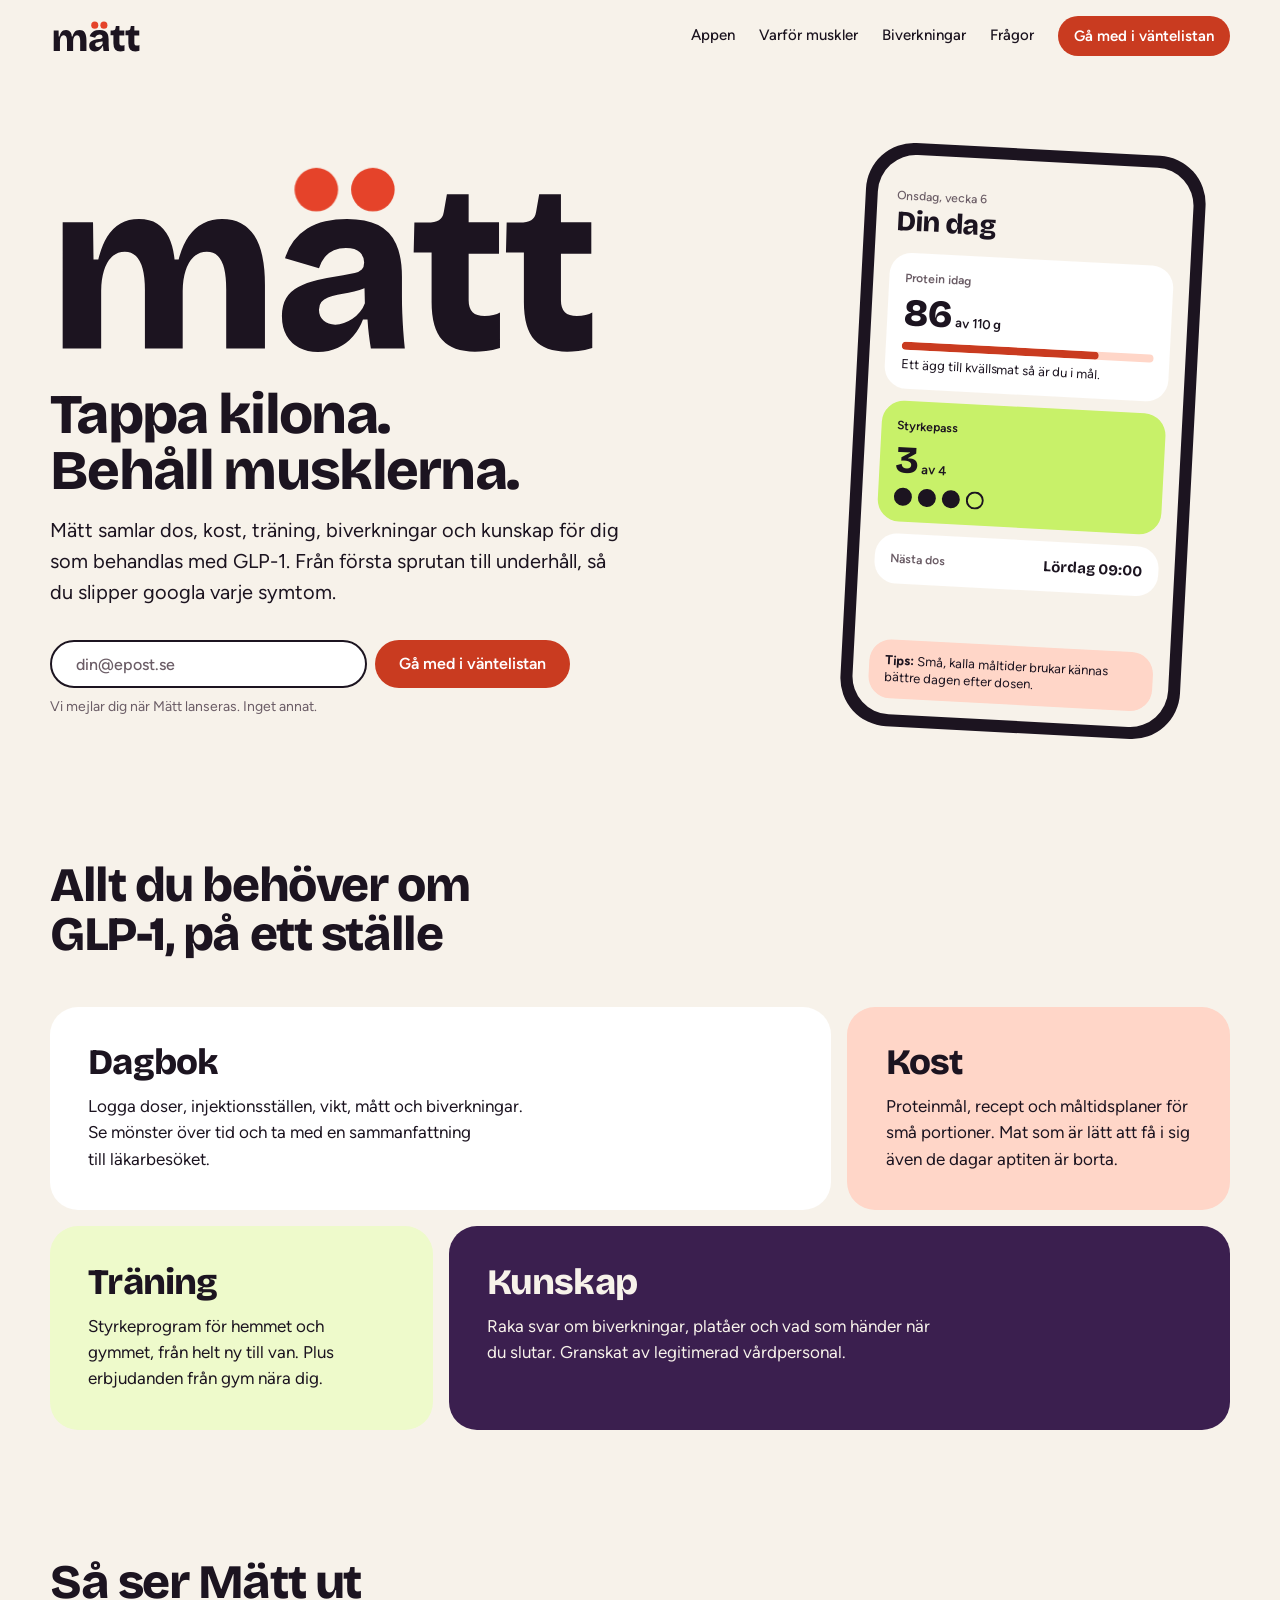
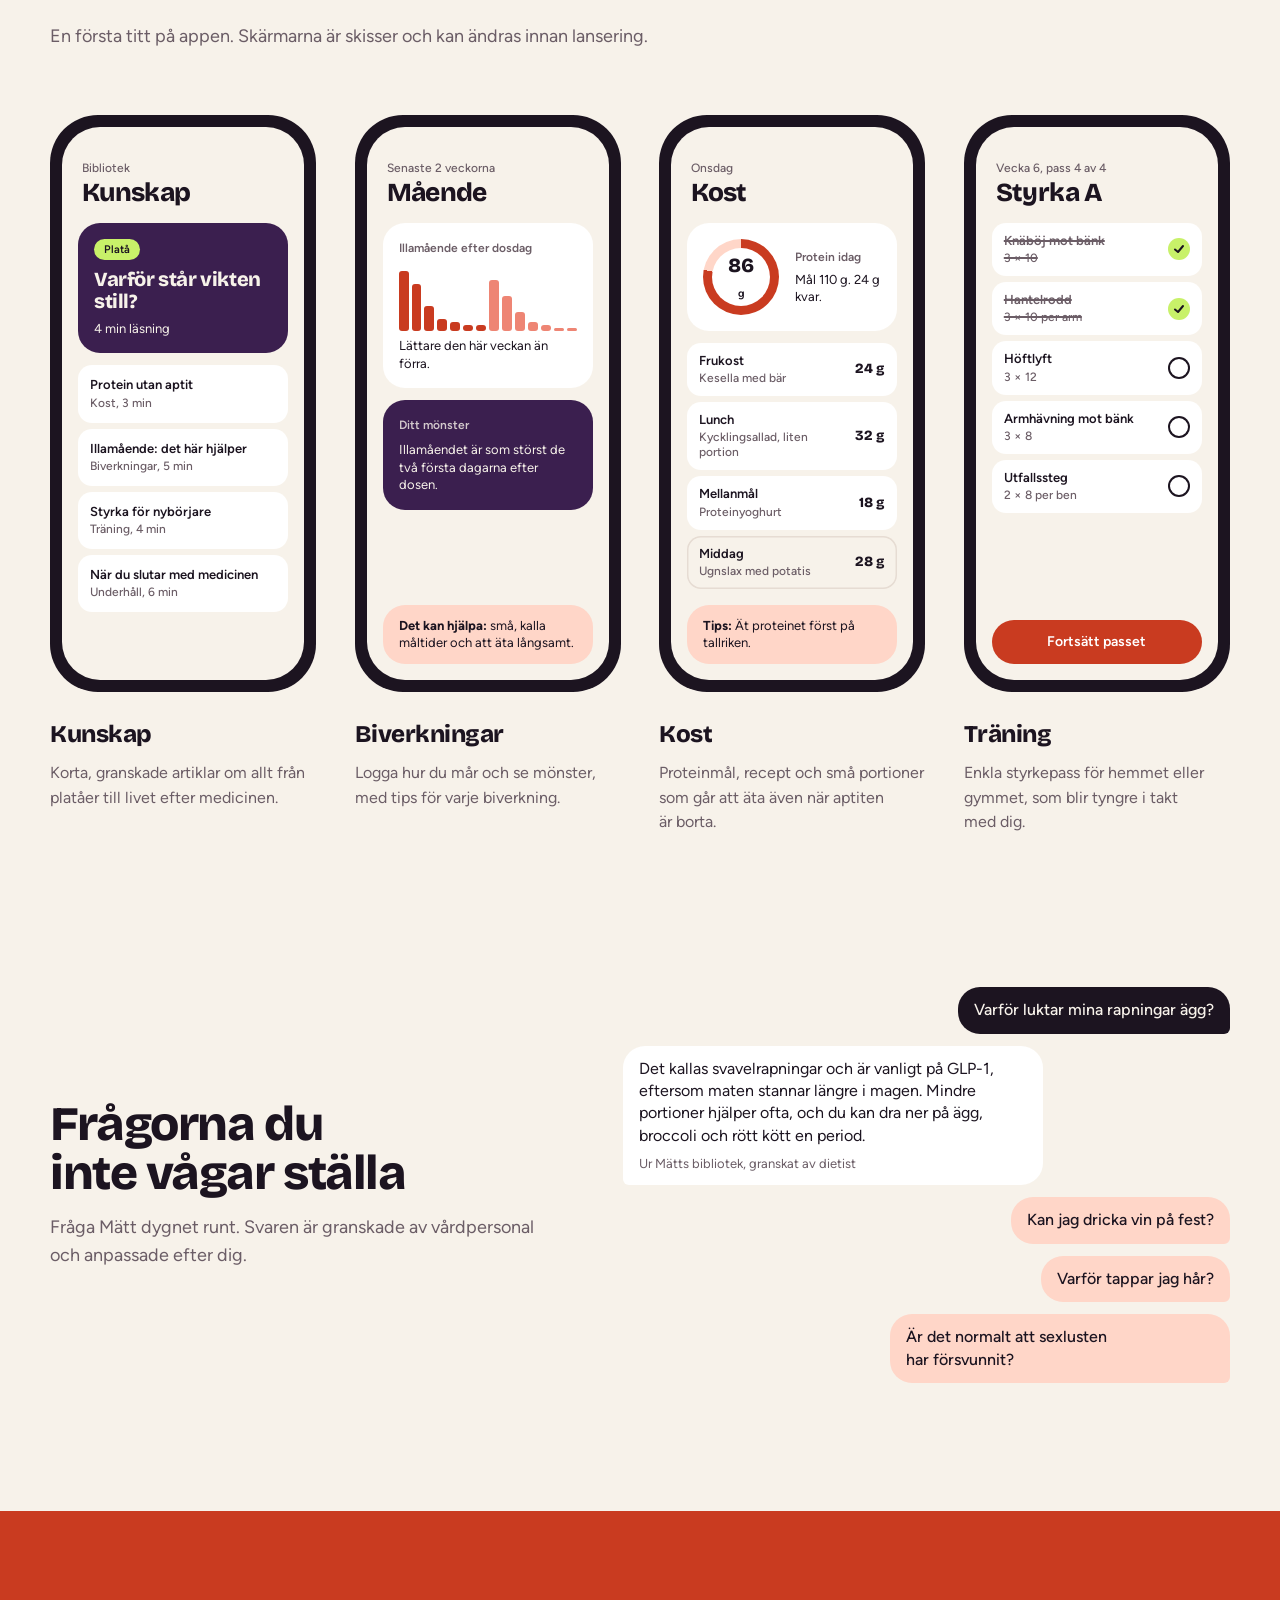
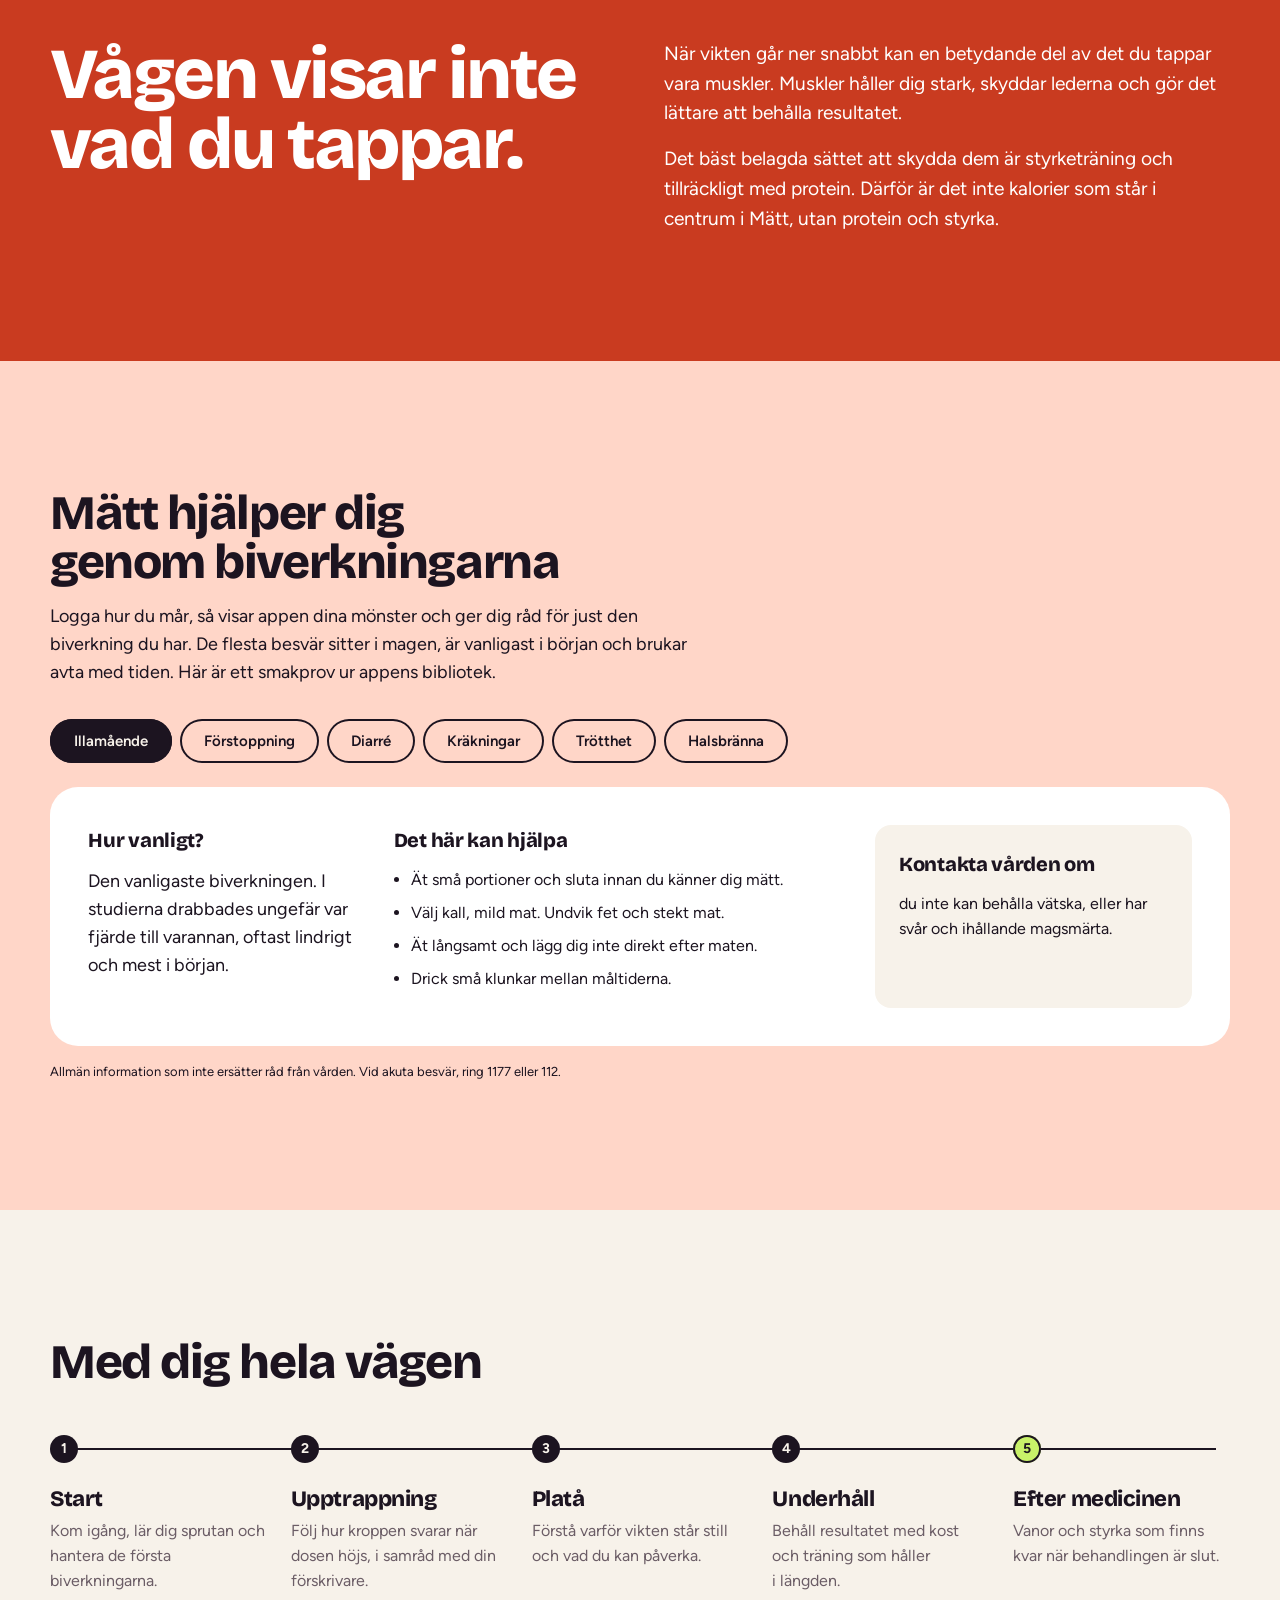
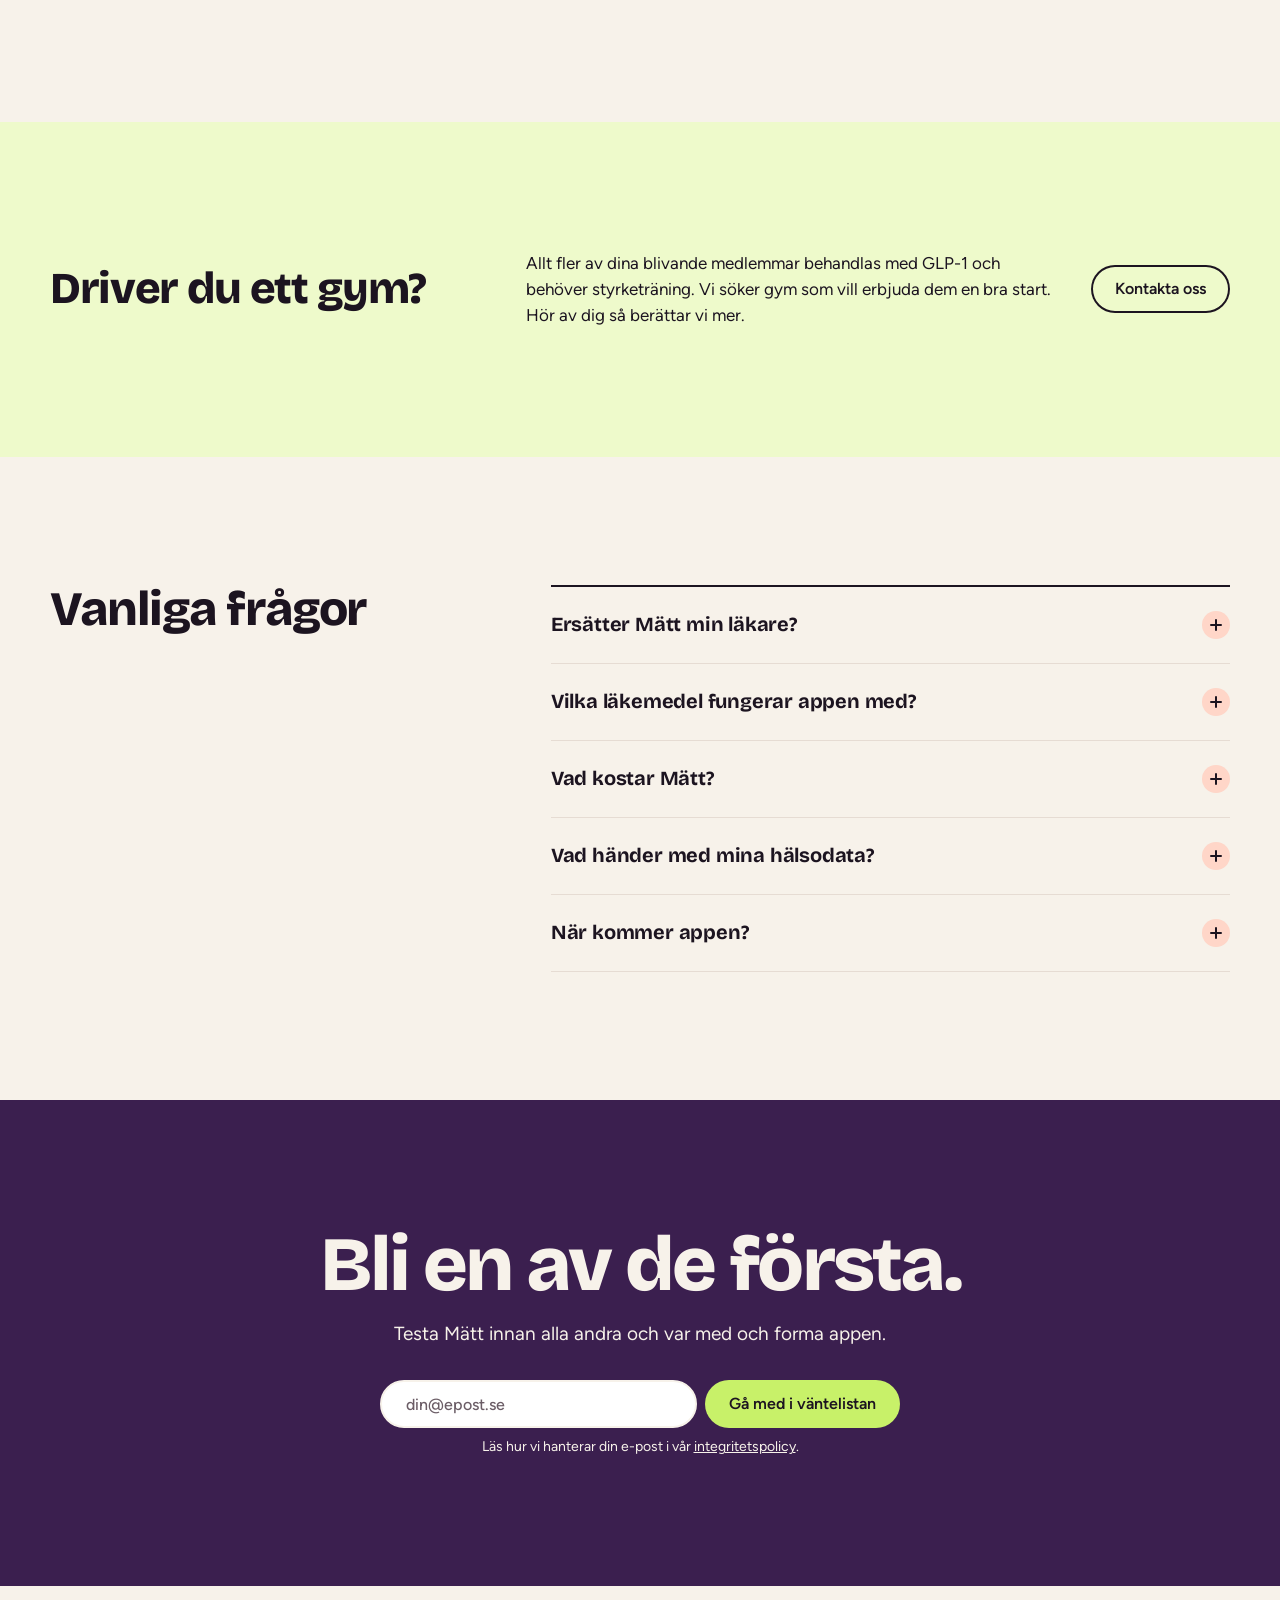
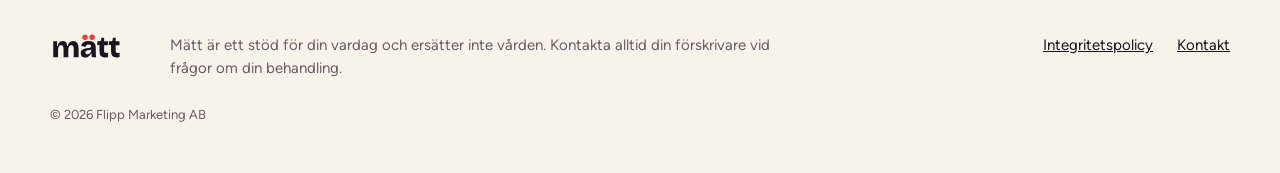
==== index.html @ fc083dfb "Publicera fixen för telefonen i toppen Co-Authored-By: Claude Opus 5.5 <noreply@anthropic.com> Claud" ====
<!doctype html>
<html lang="sv">
<head>
<meta charset="utf-8">
<meta name="viewport" content="width=device-width, initial-scale=1">
<title>Mätt – din GLP-1-dagbok</title>
<meta name="description" content="Mätt samlar dos, kost, träning och kunskap för dig som behandlas med GLP-1. På svenska, för hela resan. Gå med i väntelistan.">
<meta name="theme-color" content="#f7f2ea">
<meta property="og:title" content="Mätt – din GLP-1-dagbok">
<meta property="og:description" content="Tappa kilona. Behåll musklerna. Dagbok, kost och träning för dig som behandlas med GLP-1.">
<meta property="og:type" content="website">
<meta property="og:locale" content="sv_SE">
<meta property="og:url" content="https://matt-appen.github.io/">
<meta property="og:site_name" content="Mätt">
<meta property="og:image" content="https://matt-appen.github.io/assets/delning-v2.png">
<meta property="og:image:width" content="1200">
<meta property="og:image:height" content="630">
<meta property="og:image:alt" content="Mätt – Tappa kilona. Behåll musklerna.">
<meta name="twitter:card" content="summary_large_image">
<link rel="canonical" href="https://matt-appen.github.io/">
<link rel="icon" href="assets/logo/matt-appikon.svg" type="image/svg+xml">
<link rel="preload" href="assets/fonts/BricolageGrotesque-800.woff2" as="font" type="font/woff2" crossorigin>
<link rel="stylesheet" href="styles.css?v=9">
</head>
<body>
<a class="hoppa" href="#innehall">Hoppa till innehållet</a>

<header class="topp">
  <div class="ram topp-rad">
    <a href="./" class="topp-logo" aria-label="Mätt, till startsidan"><img src="assets/logo/matt-ordmarke.svg" alt="" width="92" height="31"></a>
    <nav aria-label="Huvudmeny">
      <ul class="meny">
        <li><a href="#appen">Appen</a></li>
        <li><a href="#muskler">Varför muskler</a></li>
        <li><a href="#biverkningar">Biverkningar</a></li>
        <li><a href="#fragor">Frågor</a></li>
      </ul>
    </nav>
    <a class="knapp knapp-primar knapp-liten" href="#vantelista">Gå med i väntelistan</a>
  </div>
</header>

<main id="innehall">

  <section class="hjalte" aria-labelledby="hjalte-rubrik">
    <div class="ram hjalte-rad">
      <div class="hjalte-text">
        <div class="jatteord" aria-hidden="true"><svg xmlns="http://www.w3.org/2000/svg" class="jatteord-svg" focusable="false" viewBox="-16 -16 2342 801"><g transform="translate(0 756) scale(1 -1)" class="jatteord-bokstaver"><path transform="translate(0 0)" d="M62 0V341V528H189L191 373H211Q225 430 248.0 467.5Q271 505 304.0 523.5Q337 542 381 542Q427 542 457.5 522.5Q488 503 506.0 465.5Q524 428 530 373H547Q563 432 589.0 469.5Q615 507 651.0 524.5Q687 542 729 542Q774 542 807.5 524.5Q841 507 863.5 472.5Q886 438 897.0 386.5Q908 335 908 267V0H746V247Q746 300 737.5 335.0Q729 370 711.0 387.5Q693 405 665 405Q633 405 610.5 384.0Q588 363 576.0 325.5Q564 288 564 241V0H406V244Q406 299 396.5 334.0Q387 369 368.5 387.0Q350 405 322 405Q290 405 268.0 384.0Q246 363 234.5 325.5Q223 288 223 241V0Z"/><path transform="translate(943.0 0)" d="M186 -14Q142 -14 108.0 3.5Q74 21 55.0 54.5Q36 88 36 136Q36 181 53.5 210.5Q71 240 104.5 257.5Q138 275 185.0 286.5Q232 298 292 307Q321 312 340.5 316.5Q360 321 370.0 331.0Q380 341 380 360Q380 385 362.0 403.0Q344 421 304 421Q276 421 253.5 411.0Q231 401 215.0 382.0Q199 363 191 336L49 378Q62 420 85.5 451.0Q109 482 142.0 502.5Q175 523 217.5 532.5Q260 542 308 542Q388 542 438.5 516.5Q489 491 513.5 437.5Q538 384 538 300V219Q538 183 539.5 146.5Q541 110 543.5 73.5Q546 37 550 0H408Q404 23 400.0 55.5Q396 88 394 122H375Q361 84 334.5 52.5Q308 21 270.5 3.5Q233 -14 186 -14ZM259 100Q277 100 295.5 106.5Q314 113 331.0 124.5Q348 136 362.0 153.0Q376 170 383 190L381 269L403 264Q384 252 361.0 245.0Q338 238 314.5 234.0Q291 230 268.5 225.5Q246 221 228.5 214.0Q211 207 201.0 195.0Q191 183 191 162Q191 134 210.0 117.0Q229 100 259 100Z"/><path transform="translate(1518.0 0)" d="M268 -13Q175 -13 131.0 36.5Q87 86 87 195V402H12L15 527H69Q101 528 117.5 537.0Q134 546 138 571L151 645H242V528H369V397H242V202Q242 168 258.5 152.0Q275 136 309 136Q328 136 345.0 140.0Q362 144 373 151V2Q341 -8 314.5 -10.5Q288 -13 268 -13Z"/><path transform="translate(1904.0 0)" d="M268 -13Q175 -13 131.0 36.5Q87 86 87 195V402H12L15 527H69Q101 528 117.5 537.0Q134 546 138 571L151 645H242V528H369V397H242V202Q242 168 258.5 152.0Q275 136 309 136Q328 136 345.0 140.0Q362 144 373 151V2Q341 -8 314.5 -10.5Q288 -13 268 -13Z"/></g><circle cx="1122.9" cy="91.1" r="91.1" class="prick prick-1"/><circle cx="1359.4" cy="91.1" r="91.1" class="prick prick-2"/></svg></div>
        <h1 id="hjalte-rubrik">Tappa kilona. Behåll musklerna.</h1>
        <p class="ingress">Mätt samlar dos, kost, träning, biverkningar och kunskap för dig som behandlas med GLP-1. Från första sprutan till underhåll, så du slipper googla varje symtom.</p>
        <form class="vantelista-form" data-vantelista novalidate>
          <label for="epost-1" class="dold">E-postadress</label>
          <input id="epost-1" name="email" type="email" autocomplete="email" placeholder="din@epost.se" required>
          <button class="knapp knapp-primar" type="submit">Gå med i väntelistan</button>
          <p class="form-hjalp">Vi mejlar dig när Mätt lanseras. Inget annat.</p>
          <p class="form-svar" role="status" aria-live="polite"></p>
        </form>
      </div>

      <div class="telefon" aria-label="Exempel på hur appen ser ut" role="img">
        <div class="telefon-skarm" aria-hidden="true">
          <div class="app-topp">
            <span class="app-dag">Onsdag, vecka 6</span>
            <span class="app-rubrik">Din dag</span>
          </div>
          <div class="app-kort">
            <span class="app-over">Protein idag</span>
            <span class="app-tal">86<small>av 110 g</small></span>
            <span class="app-bar"><i></i></span>
            <span class="app-rad">Ett ägg till kvällsmat så är du i mål.</span>
          </div>
          <div class="app-kort app-kort-lime">
            <span class="app-over">Styrkepass</span>
            <span class="app-tal">3<small>av 4</small></span>
            <span class="app-prickar"><b></b><b></b><b></b><b class="tom"></b></span>
          </div>
          <div class="app-kort app-kort-litet">
            <span class="app-over">Nästa dos</span>
            <span class="app-dos">Lördag 09:00</span>
          </div>
          <div class="app-tips"><b>Tips:</b> Små, kalla måltider brukar kännas bättre dagen efter dosen.</div>
        </div>
      </div>
    </div>
  </section>

  <section class="delar" id="appen" aria-labelledby="delar-rubrik">
    <div class="ram">
      <h2 id="delar-rubrik" class="avsnitt-rubrik">Allt du behöver om GLP-1, på ett ställe</h2>
      <div class="delar-rutnat">
        <article class="del del-dagbok">
          <h3>Dagbok</h3>
          <p>Logga doser, injektionsställen, vikt, mått och biverkningar. Se mönster över tid och ta med en sammanfattning till läkarbesöket.</p>
        </article>
        <article class="del del-kost">
          <h3>Kost</h3>
          <p>Proteinmål, recept och måltidsplaner för små portioner. Mat som är lätt att få i sig även de dagar aptiten är borta.</p>
        </article>
        <article class="del del-traning">
          <h3>Träning</h3>
          <p>Styrkeprogram för hemmet och gymmet, från helt ny till van. Plus erbjudanden från gym nära dig.</p>
        </article>
        <article class="del del-kunskap">
          <h3>Kunskap</h3>
          <p>Raka svar om biverkningar, platåer och vad som händer när du slutar. Granskat av legitimerad vårdpersonal.</p>
        </article>
      </div>
    </div>
  </section>

  <section class="skarmar" aria-labelledby="skarmar-rubrik">
    <div class="ram">
      <h2 id="skarmar-rubrik" class="avsnitt-rubrik">Så ser Mätt ut</h2>
      <p class="avsnitt-ingress">En första titt på appen. Skärmarna är skisser och kan ändras innan lansering.</p>
    </div>
    <div class="skarmar-rad" tabindex="0" aria-label="Skisser av appens skärmar, scrolla i sidled">

      <figure class="skarm">
        <div class="telefon telefon-rak" aria-hidden="true">
          <div class="telefon-skarm">
            <div class="app-topp"><span class="app-dag">Bibliotek</span><span class="app-rubrik">Kunskap</span></div>
            <div class="app-kort app-kort-plommon app-artikel-stor">
              <span class="app-etikett">Platå</span>
              <span class="app-artikel-rubrik">Varför står vikten still?</span>
              <span class="app-rad">4 min läsning</span>
            </div>
            <ul class="app-lista app-artiklar">
              <li><span>Protein utan aptit<small>Kost, 3 min</small></span></li>
              <li><span>Illamående: det här hjälper<small>Biverkningar, 5 min</small></span></li>
              <li><span>Styrka för nybörjare<small>Träning, 4 min</small></span></li>
              <li><span>När du slutar med medicinen<small>Underhåll, 6 min</small></span></li>
            </ul>
          </div>
        </div>
        <figcaption><h3>Kunskap</h3><p>Korta, granskade artiklar om allt från platåer till livet efter medicinen.</p></figcaption>
      </figure>

      <figure class="skarm">
        <div class="telefon telefon-rak" aria-hidden="true">
          <div class="telefon-skarm">
            <div class="app-topp"><span class="app-dag">Senaste 2 veckorna</span><span class="app-rubrik">Mående</span></div>
            <div class="app-kort">
              <span class="app-over">Illamående efter dosdag</span>
              <span class="app-staplar">
                <i style="--h:90"></i><i style="--h:70"></i><i style="--h:35"></i><i style="--h:15"></i><i style="--h:10"></i><i style="--h:5"></i><i style="--h:5"></i>
                <i style="--h:75"></i><i style="--h:50"></i><i style="--h:25"></i><i style="--h:10"></i><i style="--h:5"></i><i style="--h:0"></i><i style="--h:0"></i>
              </span>
              <span class="app-rad">Lättare den här veckan än förra.</span>
            </div>
            <div class="app-kort app-kort-plommon">
              <span class="app-over">Ditt mönster</span>
              <span class="app-rad">Illamåendet är som störst de två första dagarna efter dosen.</span>
            </div>
            <div class="app-tips"><b>Det kan hjälpa:</b> små, kalla måltider och att äta långsamt.</div>
          </div>
        </div>
        <figcaption><h3>Biverkningar</h3><p>Logga hur du mår och se mönster, med tips för varje biverkning.</p></figcaption>
      </figure>

      <figure class="skarm">
        <div class="telefon telefon-rak" aria-hidden="true">
          <div class="telefon-skarm">
            <div class="app-topp"><span class="app-dag">Onsdag</span><span class="app-rubrik">Kost</span></div>
            <div class="app-kort app-ring-kort">
              <span class="ring" style="--andel: 78"><span class="ring-tal">86<small>g</small></span></span>
              <span class="app-ring-text"><span class="app-over">Protein idag</span><span class="app-rad">Mål 110 g. 24 g kvar.</span></span>
            </div>
            <ul class="app-lista">
              <li><span>Frukost<small>Kesella med bär</small></span><b>24 g</b></li>
              <li><span>Lunch<small>Kycklingsallad, liten portion</small></span><b>32 g</b></li>
              <li><span>Mellanmål<small>Proteinyoghurt</small></span><b>18 g</b></li>
              <li class="planerad"><span>Middag<small>Ugnslax med potatis</small></span><b>28 g</b></li>
            </ul>
            <div class="app-tips"><b>Tips:</b> Ät proteinet först på tallriken.</div>
          </div>
        </div>
        <figcaption><h3>Kost</h3><p>Proteinmål, recept och små portioner som går att äta även när aptiten är borta.</p></figcaption>
      </figure>

      <figure class="skarm">
        <div class="telefon telefon-rak" aria-hidden="true">
          <div class="telefon-skarm">
            <div class="app-topp"><span class="app-dag">Vecka 6, pass 4 av 4</span><span class="app-rubrik">Styrka A</span></div>
            <ul class="app-lista app-ovningar">
              <li class="klar"><span>Knäböj mot bänk<small>3 × 10</small></span><i></i></li>
              <li class="klar"><span>Hantelrodd<small>3 × 10 per arm</small></span><i></i></li>
              <li><span>Höftlyft<small>3 × 12</small></span><i></i></li>
              <li><span>Armhävning mot bänk<small>3 × 8</small></span><i></i></li>
              <li><span>Utfallssteg<small>2 × 8 per ben</small></span><i></i></li>
            </ul>
            <span class="app-knapp">Fortsätt passet</span>
          </div>
        </div>
        <figcaption><h3>Träning</h3><p>Enkla styrkepass för hemmet eller gymmet, som blir tyngre i takt med dig.</p></figcaption>
      </figure>

    </div>
  </section>

  <section class="fragalada" aria-labelledby="fragalada-rubrik">
    <div class="ram fragalada-rad">
      <div class="fragalada-text">
        <h2 id="fragalada-rubrik" class="avsnitt-rubrik">Frågorna du inte vågar ställa</h2>
        <p class="avsnitt-ingress">Fråga Mätt dygnet runt. Svaren är granskade av vårdpersonal och anpassade efter dig.</p>
      </div>
      <div class="chatt" role="img" aria-label="Exempel på frågor till Mätt, med ett svar om svavelrapningar">
        <p class="bubbla fraga">Varför luktar mina rapningar ägg?</p>
        <div class="bubbla svar">
          <p>Det kallas svavelrapningar och är vanligt på GLP-1, eftersom maten stannar längre i magen. Mindre portioner hjälper ofta, och du kan dra ner på ägg, broccoli och rött kött en period.</p>
          <p class="svar-kalla">Ur Mätts bibliotek, granskat av dietist</p>
        </div>
        <p class="bubbla fraga">Kan jag dricka vin på fest?</p>
        <p class="bubbla fraga">Varför tappar jag hår?</p>
        <p class="bubbla fraga">Är det normalt att sexlusten har försvunnit?</p>
      </div>
    </div>
  </section>

  <section class="muskler" id="muskler" aria-labelledby="muskler-rubrik">
    <div class="ram muskler-rad">
      <h2 id="muskler-rubrik">Vågen visar inte vad du tappar.</h2>
      <div class="muskler-text">
        <p>När vikten går ner snabbt kan en betydande del av det du tappar vara muskler. Muskler håller dig stark, skyddar lederna och gör det lättare att behålla resultatet.</p>
        <p>Det bäst belagda sättet att skydda dem är styrketräning och tillräckligt med protein. Därför är det inte kalorier som står i centrum i Mätt, utan protein och styrka.</p>
      </div>
    </div>
  </section>

  <section class="biverkningar" id="biverkningar" aria-labelledby="biverkningar-rubrik">
    <div class="ram">
      <h2 id="biverkningar-rubrik" class="avsnitt-rubrik">Mätt hjälper dig genom biverkningarna</h2>
      <p class="avsnitt-ingress">Logga hur du mår, så visar appen dina mönster och ger dig råd för just den biverkning du har. De flesta besvär sitter i magen, är vanligast i början och brukar avta med tiden. Här är ett smakprov ur appens bibliotek.</p>

      <div class="flikar" data-flikar>
        <div class="flik-lista" role="tablist" aria-label="Biverkningar">
          <button role="tab" id="flik-illa" aria-controls="panel-illa" aria-selected="true">Illamående</button>
          <button role="tab" id="flik-forst" aria-controls="panel-forst" aria-selected="false" tabindex="-1">Förstoppning</button>
          <button role="tab" id="flik-diarre" aria-controls="panel-diarre" aria-selected="false" tabindex="-1">Diarré</button>
          <button role="tab" id="flik-krak" aria-controls="panel-krak" aria-selected="false" tabindex="-1">Kräkningar</button>
          <button role="tab" id="flik-trott" aria-controls="panel-trott" aria-selected="false" tabindex="-1">Trötthet</button>
          <button role="tab" id="flik-brann" aria-controls="panel-brann" aria-selected="false" tabindex="-1">Halsbränna</button>
        </div>

        <div class="flik-panel" role="tabpanel" id="panel-illa" aria-labelledby="flik-illa" tabindex="0">
          <div class="panel-kolumn panel-hur">
            <h3>Hur vanligt?</h3>
            <p>Den vanligaste biverkningen. I studierna drabbades ungefär var fjärde till varannan, oftast lindrigt och mest i början.</p>
          </div>
          <div class="panel-kolumn">
            <h3>Det här kan hjälpa</h3>
            <ul>
              <li>Ät små portioner och sluta innan du känner dig mätt.</li>
              <li>Välj kall, mild mat. Undvik fet och stekt mat.</li>
              <li>Ät långsamt och lägg dig inte direkt efter maten.</li>
              <li>Drick små klunkar mellan måltiderna.</li>
            </ul>
          </div>
          <div class="panel-kolumn panel-varden">
            <h3>Kontakta vården om</h3>
            <p>du inte kan behålla vätska, eller har svår och ihållande magsmärta.</p>
          </div>
        </div>

        <div class="flik-panel" role="tabpanel" id="panel-forst" aria-labelledby="flik-forst" tabindex="0" hidden>
          <div class="panel-kolumn panel-hur">
            <h3>Hur vanligt?</h3>
            <p>Vanligt, eftersom maten passerar långsammare och du äter mindre. Ungefär var tionde till var fjärde i studierna.</p>
          </div>
          <div class="panel-kolumn">
            <h3>Det här kan hjälpa</h3>
            <ul>
              <li>Drick mer vatten över dagen.</li>
              <li>Öka fibrerna gradvis, till exempel med grönsaker, bär och havre.</li>
              <li>Rör på dig varje dag, även korta promenader.</li>
            </ul>
          </div>
          <div class="panel-kolumn panel-varden">
            <h3>Kontakta vården om</h3>
            <p>du har ont i magen och inte haft avföring på flera dagar, eller om det inte blir bättre.</p>
          </div>
        </div>

        <div class="flik-panel" role="tabpanel" id="panel-diarre" aria-labelledby="flik-diarre" tabindex="0" hidden>
          <div class="panel-kolumn panel-hur">
            <h3>Hur vanligt?</h3>
            <p>Ungefär var femte till var tredje i studierna, oftast under de första veckorna.</p>
          </div>
          <div class="panel-kolumn">
            <h3>Det här kan hjälpa</h3>
            <ul>
              <li>Drick ordentligt för att ersätta vätskan du förlorar.</li>
              <li>Välj mild mat och dra ner på fett, socker och alkohol.</li>
              <li>Ät mindre portioner oftare.</li>
            </ul>
          </div>
          <div class="panel-kolumn panel-varden">
            <h3>Kontakta vården om</h3>
            <p>det håller i sig i flera dagar, eller om du blir yr, kissar mindre än vanligt eller känner dig uttorkad.</p>
          </div>
        </div>

        <div class="flik-panel" role="tabpanel" id="panel-krak" aria-labelledby="flik-krak" tabindex="0" hidden>
          <div class="panel-kolumn panel-hur">
            <h3>Hur vanligt?</h3>
            <p>Ungefär var tionde till var fjärde i studierna, oftast i samband med att dosen höjs.</p>
          </div>
          <div class="panel-kolumn">
            <h3>Det här kan hjälpa</h3>
            <ul>
              <li>Samma råd som vid illamående: små, milda och kalla måltider.</li>
              <li>Drick små klunkar ofta så att du inte blir uttorkad.</li>
              <li>Notera i appen när det händer, så ser du och vården mönstret.</li>
            </ul>
          </div>
          <div class="panel-kolumn panel-varden">
            <h3>Kontakta vården om</h3>
            <p>du kräks upprepade gånger, inte kan behålla vätska eller har ont i magen.</p>
          </div>
        </div>

        <div class="flik-panel" role="tabpanel" id="panel-trott" aria-labelledby="flik-trott" tabindex="0" hidden>
          <div class="panel-kolumn panel-hur">
            <h3>Hur vanligt?</h3>
            <p>Många känner sig tröttare i början, ofta för att de äter mycket mindre än förut.</p>
          </div>
          <div class="panel-kolumn">
            <h3>Det här kan hjälpa</h3>
            <ul>
              <li>Se till att få i dig tillräckligt med mat, särskilt protein.</li>
              <li>Drick ordentligt. Vätskebrist gör dig trött.</li>
              <li>Styrketräning och promenader ger ofta mer ork, inte mindre.</li>
            </ul>
          </div>
          <div class="panel-kolumn panel-varden">
            <h3>Kontakta vården om</h3>
            <p>tröttheten är kraftig, håller i sig länge eller kommer tillsammans med yrsel.</p>
          </div>
        </div>

        <div class="flik-panel" role="tabpanel" id="panel-brann" aria-labelledby="flik-brann" tabindex="0" hidden>
          <div class="panel-kolumn panel-hur">
            <h3>Hur vanligt?</h3>
            <p>Halsbränna och sura uppstötningar förekommer, eftersom magsäcken töms långsammare.</p>
          </div>
          <div class="panel-kolumn">
            <h3>Det här kan hjälpa</h3>
            <ul>
              <li>Ät inte de sista timmarna innan du går och lägger dig.</li>
              <li>Undvik stora portioner, fet mat, kolsyra och alkohol.</li>
              <li>Höj huvudänden på sängen om det besvärar på natten.</li>
            </ul>
          </div>
          <div class="panel-kolumn panel-varden">
            <h3>Kontakta vården om</h3>
            <p>besvären är svåra, inte går över eller om det gör ont att svälja.</p>
          </div>
        </div>
      </div>
      <p class="kalla">Allmän information som inte ersätter råd från vården. Vid akuta besvär, ring 1177 eller 112.</p>
    </div>
  </section>

  <section class="resan" aria-labelledby="resan-rubrik">
    <div class="ram">
      <h2 id="resan-rubrik" class="avsnitt-rubrik">Med dig hela vägen</h2>
      <ol class="resan-lista">
        <li><h3>Start</h3><p>Kom igång, lär dig sprutan och hantera de första biverkningarna.</p></li>
        <li><h3>Upptrappning</h3><p>Följ hur kroppen svarar när dosen höjs, i samråd med din förskrivare.</p></li>
        <li><h3>Platå</h3><p>Förstå varför vikten står still och vad du kan påverka.</p></li>
        <li><h3>Underhåll</h3><p>Behåll resultatet med kost och träning som håller i längden.</p></li>
        <li><h3>Efter medicinen</h3><p>Vanor och styrka som finns kvar när behandlingen är slut.</p></li>
      </ol>
    </div>
  </section>

  <section class="partner" aria-labelledby="partner-rubrik">
    <div class="ram partner-rad">
      <h2 id="partner-rubrik">Driver du ett gym?</h2>
      <p>Allt fler av dina blivande medlemmar behandlas med GLP-1 och behöver styrketräning. Vi söker gym som vill erbjuda dem en bra start. Hör av dig så berättar vi mer.</p>
      <a class="knapp knapp-sekundar" href="mailto:hej@exempel.se?subject=Gympartner%20till%20M%C3%A4tt" data-kontakt>Kontakta oss</a>
    </div>
  </section>

  <section class="fragor" id="fragor" aria-labelledby="fragor-rubrik">
    <div class="ram fragor-rad">
      <h2 id="fragor-rubrik" class="avsnitt-rubrik">Vanliga frågor</h2>
      <div class="fragor-lista">
        <details>
          <summary>Ersätter Mätt min läkare?</summary>
          <p>Nej. Mätt hjälper dig att hålla koll och förstå din behandling, men ger aldrig individuella råd om dos. Frågor om dosering och hälsa tar du med din förskrivare.</p>
        </details>
        <details>
          <summary>Vilka läkemedel fungerar appen med?</summary>
          <p>Alla godkända GLP-1-läkemedel och liknande, både sprutor och tabletter. Du väljer ditt preparat och schema när du startar.</p>
        </details>
        <details>
          <summary>Vad kostar Mätt?</summary>
          <p>Grunderna är gratis. Premium med måltidsplaner, träningsprogram och fler funktioner kommer att kosta en mindre månadsavgift. Alla på väntelistan får testa premium gratis i början.</p>
        </details>
        <details>
          <summary>Vad händer med mina hälsodata?</summary>
          <p>Dina uppgifter lagras inom EU och säljs aldrig. Vi använder dem inte för att rikta annonser, och du kan radera allt när du vill.</p>
        </details>
        <details>
          <summary>När kommer appen?</summary>
          <p>En första version öppnar för testare i vinter. Gå med i väntelistan så hör vi av oss.</p>
        </details>
      </div>
    </div>
  </section>

  <section class="slut" id="vantelista" aria-labelledby="slut-rubrik">
    <div class="ram slut-rad">
      <h2 id="slut-rubrik">Bli en av de första.</h2>
      <p>Testa Mätt innan alla andra och var med och forma appen.</p>
      <form class="vantelista-form" data-vantelista novalidate>
        <label for="epost-2" class="dold">E-postadress</label>
        <input id="epost-2" name="email" type="email" autocomplete="email" placeholder="din@epost.se" required>
        <button class="knapp knapp-lime" type="submit">Gå med i väntelistan</button>
        <p class="form-hjalp">Läs hur vi hanterar din e-post i vår <a href="integritet.html">integritetspolicy</a>.</p>
        <p class="form-svar" role="status" aria-live="polite"></p>
      </form>
    </div>
  </section>

</main>

<footer class="fot">
  <div class="ram fot-rad">
    <img src="assets/logo/matt-ordmarke.svg" alt="Mätt" width="72" height="24">
    <p>Mätt är ett stöd för din vardag och ersätter inte vården. Kontakta alltid din förskrivare vid frågor om din behandling.</p>
    <ul class="fot-lankar">
      <li><a href="integritet.html">Integritetspolicy</a></li>
      <li><a href="mailto:hej@exempel.se" data-kontakt>Kontakt</a></li>
    </ul>
    <p class="fot-smatt">© 2026 Flipp Marketing AB</p>
  </div>
</footer>

<script src="script.js?v=3"></script>
</body>
</html>
---- styles.css ----
/* Mätt – hemsida. Färger, typsnitt och mått från Mätts brandbook. */

@font-face { font-family: "Bricolage Grotesque"; src: url("assets/fonts/BricolageGrotesque-700.woff2") format("woff2"); font-weight: 700; font-display: swap; }
@font-face { font-family: "Bricolage Grotesque"; src: url("assets/fonts/BricolageGrotesque-800.woff2") format("woff2"); font-weight: 800; font-display: swap; }
@font-face { font-family: "Figtree"; src: url("assets/fonts/Figtree-400.woff2") format("woff2"); font-weight: 400; font-display: swap; }
@font-face { font-family: "Figtree"; src: url("assets/fonts/Figtree-500.woff2") format("woff2"); font-weight: 500; font-display: swap; }
@font-face { font-family: "Figtree"; src: url("assets/fonts/Figtree-600.woff2") format("woff2"); font-weight: 600; font-display: swap; }
@font-face { font-family: "Figtree"; src: url("assets/fonts/Figtree-700.woff2") format("woff2"); font-weight: 700; font-display: swap; }

:root {
  --gradde: #f7f2ea;
  --gradde-upphojd: #ffffff;
  --linje: #e6dcd3;
  --natt: #1c1420;
  --natt-dampad: #6b5d66;
  --tomat: #c93b20;
  --pa-tomat: #ffffff;
  --tomat-logo: #e5432a;
  --lime: #c8f169;
  --pa-lime: #1c1420;
  --plommon: #3b1f4f;
  --pa-plommon: #f7f2ea;
  --persika: #ffd6c8;
  --lime-mjuk: #eefacb;

  --font-display: "Bricolage Grotesque", "Arial Black", system-ui, sans-serif;
  --font-text: Figtree, system-ui, -apple-system, "Segoe UI", sans-serif;

  --luft-1: 4px; --luft-2: 8px; --luft-3: 12px; --luft-4: 16px;
  --luft-6: 24px; --luft-8: 32px; --luft-12: 48px;
  --rund-s: 8px; --rund-m: 16px; --rund-l: 28px; --rund-piller: 9999px;

  --fokusring: 0 0 0 2px var(--gradde), 0 0 0 4px var(--plommon);
  --avsnitt: clamp(64px, 10vw, 128px);
}

*, *::before, *::after { box-sizing: border-box; }
html { scroll-behavior: smooth; -webkit-text-size-adjust: 100%; }
body {
  margin: 0;
  background: var(--gradde);
  color: var(--natt);
  font: 400 17px/1.55 var(--font-text);
  -webkit-font-smoothing: antialiased;
}
img, svg { display: block; max-width: 100%; }
h1, h2, h3 { margin: 0; font-family: var(--font-display); font-weight: 800; text-wrap: balance; }
p { margin: 0; text-wrap: pretty; }
a { color: inherit; }
:focus-visible { outline: none; box-shadow: var(--fokusring); border-radius: var(--rund-s); }

.ram { width: min(1180px, 100% - 2 * var(--luft-6)); margin-inline: auto; }
.dold { position: absolute; width: 1px; height: 1px; overflow: hidden; clip: rect(0 0 0 0); white-space: nowrap; }
.hoppa { position: absolute; left: var(--luft-4); top: -60px; z-index: 10; padding: var(--luft-2) var(--luft-4); background: var(--natt); color: var(--gradde); border-radius: var(--rund-piller); }
.hoppa:focus { top: var(--luft-4); }

/* Knappar */
.knapp {
  display: inline-flex; align-items: center; justify-content: center;
  min-height: 48px; padding: 0 var(--luft-6);
  border: 0; border-radius: var(--rund-piller);
  font: 600 16px/1 var(--font-text); text-decoration: none; cursor: pointer;
  transition: transform .15s ease;
}
.knapp:active { transform: scale(.97); }
.knapp:focus-visible { border-radius: var(--rund-piller); }
.knapp-primar { background: var(--tomat); color: var(--pa-tomat); }
.knapp-lime { background: var(--lime); color: var(--pa-lime); }
.knapp-sekundar { background: transparent; color: var(--natt); box-shadow: inset 0 0 0 2px var(--natt); }
.knapp-sekundar:focus-visible { box-shadow: inset 0 0 0 2px var(--natt), var(--fokusring); }
.knapp-liten { min-height: 40px; padding: 0 var(--luft-4); font-size: 15px; }

/* Topp */
.topp { position: sticky; top: 0; z-index: 5; background: color-mix(in srgb, var(--gradde) 92%, transparent); backdrop-filter: blur(8px); }
.topp-rad { display: flex; align-items: center; gap: var(--luft-6); min-height: 72px; }
.topp-logo { flex: none; }
.topp nav { margin-left: auto; }
.meny { display: flex; gap: var(--luft-6); margin: 0; padding: 0; list-style: none; font-weight: 500; font-size: 15px; }
.meny a { text-decoration: none; }
.meny a:hover { text-decoration: underline; text-underline-offset: 4px; }
@media (max-width: 760px) {
  .meny { display: none; }
  .topp-rad .knapp { margin-left: auto; }
}

/* Hjälte */
.hjalte { padding: clamp(32px, 6vw, 80px) 0 var(--avsnitt); }
.hjalte-rad { display: grid; grid-template-columns: minmax(0, 1.25fr) minmax(0, .75fr); gap: clamp(32px, 6vw, 96px); align-items: center; }
.jatteord { width: min(100%, 560px); margin-left: -6px; }
.jatteord-bokstaver { fill: var(--natt); }
.prick-1 { fill: var(--tomat-logo); }
.prick-2 { fill: var(--tomat-logo); }
.hjalte h1 { margin-top: var(--luft-8); font-size: clamp(34px, 4.6vw, 56px); line-height: 1; letter-spacing: -.03em; max-width: 14ch; }
.ingress { margin-top: var(--luft-4); max-width: 44ch; font-size: clamp(18px, 1.6vw, 20px); color: var(--natt); }

.vantelista-form { display: flex; flex-wrap: wrap; gap: var(--luft-2); margin-top: var(--luft-8); max-width: 520px; }
.vantelista-form input {
  flex: 1 1 220px; min-height: 48px; padding: 0 var(--luft-6);
  border: 2px solid var(--natt); border-radius: var(--rund-piller);
  background: var(--gradde-upphojd); color: var(--natt);
  font: 500 16px/1 var(--font-text);
}
.vantelista-form input::placeholder { color: var(--natt-dampad); }
.vantelista-form input:focus-visible { box-shadow: var(--fokusring); }
.vantelista-form input[aria-invalid="true"] { border-color: #b3261e; }
.form-hjalp { flex-basis: 100%; font-size: 14px; color: var(--natt-dampad); }
.form-svar { flex-basis: 100%; font-weight: 600; font-size: 15px; }
.form-svar:empty { display: none; }
.form-svar.fel { color: #b3261e; }

/* Telefonen */
.telefon {
  justify-self: center; width: min(100%, 340px); aspect-ratio: 9 / 16.5;
  padding: 12px; border-radius: 48px; background: var(--natt);
  transform: rotate(3deg);
}
.telefon-skarm {
  display: flex; flex-direction: column; gap: var(--luft-3);
  height: 100%; padding: var(--luft-8) var(--luft-4) var(--luft-4);
  border-radius: 38px; background: var(--gradde); overflow: hidden;
}
.app-topp { display: flex; flex-direction: column; gap: 2px; padding: 0 var(--luft-1) var(--luft-1); }
.app-dag { font-size: 12px; font-weight: 500; color: var(--natt-dampad); }
.app-rubrik { font: 800 28px/1.05 var(--font-display); letter-spacing: -.025em; }
.app-kort { display: flex; flex-direction: column; gap: 6px; padding: var(--luft-4); border-radius: 22px; background: var(--gradde-upphojd); }
.app-kort-lime { background: var(--lime); color: var(--pa-lime); }
.app-kort-litet { flex-direction: row; justify-content: space-between; align-items: center; }
.app-over { font-size: 12px; font-weight: 600; color: var(--natt-dampad); }
.app-kort-lime .app-over { color: var(--pa-lime); }
.app-tal { font: 800 38px/1 var(--font-display); letter-spacing: -.03em; }
.app-tal small { margin-left: 4px; font: 600 13px/1 var(--font-text); letter-spacing: 0; }
.app-bar { display: block; height: 8px; margin-top: 4px; border-radius: var(--rund-piller); background: var(--persika); overflow: hidden; }
.app-bar i { display: block; width: 78%; height: 100%; border-radius: inherit; background: var(--tomat); }
.app-rad { font-size: 13px; line-height: 1.35; }
.app-prickar { display: flex; gap: 6px; margin-top: 2px; }
.app-prickar b { width: 18px; height: 18px; border-radius: 50%; background: var(--pa-lime); }
.app-prickar b.tom { background: transparent; box-shadow: inset 0 0 0 2px var(--pa-lime); }
.app-dos { font: 700 15px/1 var(--font-display); }
.app-tips { margin-top: auto; padding: var(--luft-3) var(--luft-4); border-radius: 22px; background: var(--persika); font-size: 13px; line-height: 1.35; }
.app-tips b { font-weight: 700; }

@media (max-width: 880px) {
  .hjalte-rad { grid-template-columns: 1fr; }
  .telefon { width: min(78%, 300px); }
}

/* Avsnitt */
.avsnitt-rubrik { font-size: clamp(30px, 4vw, 48px); line-height: 1.02; letter-spacing: -.03em; max-width: 18ch; }

.delar { padding-bottom: var(--avsnitt); }
.delar-rutnat {
  display: grid; gap: var(--luft-4); margin-top: var(--luft-12);
  grid-template-columns: repeat(6, minmax(0, 1fr));
}
.del { display: flex; flex-direction: column; gap: var(--luft-3); padding: clamp(24px, 3vw, 40px); border-radius: var(--rund-l); }
.del h3 { font-size: clamp(26px, 2.8vw, 36px); line-height: 1; letter-spacing: -.025em; }
.del p { max-width: 42ch; }
.del-dagbok { grid-column: span 4; background: var(--gradde-upphojd); }
.del-kost { grid-column: span 2; background: var(--persika); }
.del-traning { grid-column: span 2; background: var(--lime-mjuk); }
.del-kunskap { grid-column: span 4; background: var(--plommon); color: var(--pa-plommon); }
@media (max-width: 760px) {
  .delar-rutnat { grid-template-columns: 1fr; }
  .del { grid-column: auto; }
}

.muskler { padding: var(--avsnitt) 0; background: var(--tomat); color: var(--pa-tomat); }
.muskler-rad { display: grid; grid-template-columns: minmax(0, 1fr) minmax(0, 1fr); gap: var(--luft-12); align-items: start; }
.muskler h2 { font-size: clamp(38px, 5.6vw, 72px); line-height: .98; letter-spacing: -.035em; }
.muskler-text { display: grid; gap: var(--luft-4); font-size: clamp(18px, 1.5vw, 20px); max-width: 46ch; }
@media (max-width: 760px) { .muskler-rad { grid-template-columns: 1fr; gap: var(--luft-6); } }

.resan { padding: var(--avsnitt) 0; }
.resan-lista {
  position: relative; display: grid; grid-template-columns: repeat(5, minmax(0, 1fr)); gap: var(--luft-6);
  margin: var(--luft-12) 0 0; padding: 0; list-style: none; counter-reset: steg;
}
.resan-lista::before { content: ""; position: absolute; left: 14px; right: 14px; top: 13px; height: 2px; background: var(--natt); }
.resan-lista li { position: relative; padding-top: 52px; counter-increment: steg; }
.resan-lista li::before {
  content: counter(steg); position: absolute; top: 0; left: 0;
  display: grid; place-items: center; width: 28px; height: 28px; border-radius: 50%;
  background: var(--natt); color: var(--gradde); font: 700 14px/1 var(--font-text);
}
.resan-lista li:last-child::before { background: var(--lime); color: var(--pa-lime); box-shadow: inset 0 0 0 2px var(--natt); }
.resan-lista h3 { font-size: 22px; line-height: 1.1; letter-spacing: -.02em; }
.resan-lista p { margin-top: var(--luft-2); font-size: 16px; color: var(--natt-dampad); }
@media (max-width: 880px) {
  .resan-lista { grid-template-columns: 1fr; gap: var(--luft-8); }
  .resan-lista::before { left: 13px; right: auto; top: 14px; bottom: 14px; width: 2px; height: auto; }
  .resan-lista li { padding: 0 0 0 52px; }
}

.partner { padding: var(--avsnitt) 0; background: var(--lime-mjuk); }
.partner-rad { display: grid; grid-template-columns: minmax(0, 1fr) minmax(0, 1.2fr) auto; gap: var(--luft-8); align-items: center; }
.partner h2 { font-size: clamp(30px, 3.6vw, 44px); line-height: 1; letter-spacing: -.03em; }
.partner p { max-width: 50ch; }
@media (max-width: 880px) { .partner-rad { grid-template-columns: 1fr; gap: var(--luft-4); justify-items: start; } }

.fragor { padding: var(--avsnitt) 0; }
.fragor-rad { display: grid; grid-template-columns: minmax(0, .8fr) minmax(0, 1.2fr); gap: var(--luft-12); }
.fragor-lista { border-top: 2px solid var(--natt); }
.fragor details { border-bottom: 1px solid var(--linje); }
.fragor summary {
  display: flex; justify-content: space-between; align-items: center; gap: var(--luft-4);
  padding: var(--luft-6) 0; cursor: pointer; list-style: none;
  font: 700 20px/1.25 var(--font-display); letter-spacing: -.01em;
}
.fragor summary::-webkit-details-marker { display: none; }
.fragor summary::after {
  content: ""; flex: none; width: 28px; height: 28px; border-radius: 50%;
  background: var(--persika) center / 12px 12px no-repeat
    url("data:image/svg+xml,%3Csvg xmlns='http://www.w3.org/2000/svg' viewBox='0 0 12 12'%3E%3Cpath d='M6 1v10M1 6h10' stroke='%231c1420' stroke-width='2' stroke-linecap='round'/%3E%3C/svg%3E");
  transition: transform .2s ease;
}
.fragor details[open] summary::after { transform: rotate(45deg); }
.fragor details p { padding: 0 0 var(--luft-6); max-width: 60ch; }
@media (max-width: 880px) { .fragor-rad { grid-template-columns: 1fr; gap: var(--luft-6); } }

.slut { padding: var(--avsnitt) 0; background: var(--plommon); color: var(--pa-plommon); }
.slut-rad { display: flex; flex-direction: column; align-items: center; text-align: center; }
.slut h2 { font-size: clamp(40px, 6vw, 80px); line-height: .98; letter-spacing: -.035em; }
.slut-rad > p { margin-top: var(--luft-4); font-size: 19px; }
.slut .vantelista-form { justify-content: center; }
.slut .vantelista-form input { border-color: var(--pa-plommon); }
.slut .form-hjalp, .slut .form-svar { color: var(--pa-plommon); }
.slut .form-svar.fel { color: #ffb4ab; }
.slut :focus-visible { box-shadow: 0 0 0 2px var(--plommon), 0 0 0 4px var(--lime); }

.fot { padding: var(--luft-12) 0; font-size: 15px; }
.fot-rad { display: grid; grid-template-columns: auto minmax(0, 1fr) auto; gap: var(--luft-6) var(--luft-12); align-items: start; }
.fot-rad > p:first-of-type { max-width: 60ch; color: var(--natt-dampad); }
.fot-lankar { display: flex; gap: var(--luft-6); margin: 0; padding: 0; list-style: none; }
.fot-smatt { grid-column: 1 / -1; font-size: 13px; color: var(--natt-dampad); }
@media (max-width: 760px) { .fot-rad { grid-template-columns: 1fr; } }


/* Galleri med appskärmar */
.avsnitt-ingress { margin-top: var(--luft-4); max-width: 56ch; font-size: 18px; color: var(--natt-dampad); }
.skarmar { padding-bottom: var(--avsnitt); }
.skarmar-rad {
  display: grid; grid-auto-flow: column; grid-auto-columns: minmax(260px, 300px); gap: clamp(24px, 3vw, 40px);
  margin-top: var(--luft-12); padding: var(--luft-4) max(var(--luft-6), calc((100% - 1180px) / 2)) var(--luft-6);
  overflow-x: auto; scroll-snap-type: x mandatory; scroll-padding-inline: max(var(--luft-6), calc((100% - 1180px) / 2));
}
.skarmar-rad:focus-visible { border-radius: 0; }
.skarm { margin: 0; scroll-snap-align: start; }
.skarm figcaption { margin-top: var(--luft-6); }
.skarm h3 { font-size: 24px; letter-spacing: -.02em; }
.skarm figcaption p { margin-top: var(--luft-2); font-size: 16px; color: var(--natt-dampad); }
.telefon-rak { transform: none; width: 100%; aspect-ratio: 9 / 19.5; }
.telefon-rak .app-rubrik { font-size: 26px; }

.app-ring-kort { flex-direction: row; align-items: center; gap: var(--luft-4); }
.ring {
  --andel: 50; flex: none; display: grid; place-items: center; width: 76px; height: 76px; border-radius: 50%;
  background: conic-gradient(var(--tomat) calc(var(--andel) * 1%), var(--persika) 0);
}
.ring-tal { display: grid; place-items: center; width: 58px; height: 58px; border-radius: 50%; background: var(--gradde-upphojd); font: 800 20px/1 var(--font-display); }
.ring-tal small { font: 600 11px/1 var(--font-text); }
.app-ring-text { display: flex; flex-direction: column; gap: 4px; }

.app-lista { display: flex; flex-direction: column; gap: 6px; margin: 0; padding: 0; list-style: none; }
.app-lista li { display: flex; justify-content: space-between; align-items: center; gap: var(--luft-2); padding: 10px var(--luft-3); border-radius: 14px; background: var(--gradde-upphojd); font: 600 13px/1.25 var(--font-text); }
.app-lista li span { display: flex; flex-direction: column; gap: 2px; }
.app-lista small { font-weight: 500; font-size: 12px; color: var(--natt-dampad); }
.app-lista b { flex: none; white-space: nowrap; font: 800 14px/1 var(--font-display); }
.app-lista li.planerad { background: transparent; box-shadow: inset 0 0 0 1.5px var(--linje); }
.app-ovningar i { flex: none; width: 22px; height: 22px; border-radius: 50%; box-shadow: inset 0 0 0 2px var(--natt); }
.app-ovningar li.klar i { background: var(--lime) center / 12px no-repeat url("data:image/svg+xml,%3Csvg xmlns='http://www.w3.org/2000/svg' viewBox='0 0 12 12'%3E%3Cpath d='M2 6.5 5 9l5-6' fill='none' stroke='%231c1420' stroke-width='2' stroke-linecap='round' stroke-linejoin='round'/%3E%3C/svg%3E"); box-shadow: none; }
.app-ovningar li.klar span { color: var(--natt-dampad); text-decoration: line-through; text-decoration-thickness: 1.5px; }
.app-knapp { margin-top: auto; display: grid; place-items: center; min-height: 44px; border-radius: var(--rund-piller); background: var(--tomat); color: var(--pa-tomat); font: 600 14px/1 var(--font-text); }

.app-staplar { display: grid; grid-template-columns: repeat(14, 1fr); align-items: end; gap: 3px; height: 64px; margin-top: 4px; }
.app-staplar i { height: calc(var(--h) * 1% + 3px); border-radius: 3px; background: var(--tomat); }
.app-staplar i:nth-child(n+8) { background: var(--tomat-logo); opacity: .65; }
.app-kort-plommon { background: var(--plommon); color: var(--pa-plommon); }
.app-kort-plommon .app-over { color: var(--pa-plommon); opacity: .8; }

.app-artikel-stor { gap: var(--luft-2); min-height: 120px; justify-content: flex-end; }
.app-etikett { align-self: flex-start; padding: 4px 10px; border-radius: var(--rund-piller); background: var(--lime); color: var(--pa-lime); font: 600 11px/1.2 var(--font-text); }
.app-artikel-rubrik { font: 800 20px/1.1 var(--font-display); letter-spacing: -.02em; }
.app-artiklar li { padding-block: 12px; }

.kalla { margin-top: var(--luft-4); max-width: 60ch; font-size: 13px; color: var(--natt-dampad); }

/* Biverkningar */
.biverkningar { padding: var(--avsnitt) 0; background: var(--persika); }
.biverkningar .avsnitt-ingress { color: var(--natt); }
.flikar { margin-top: var(--luft-8); }
.flik-lista { display: flex; flex-wrap: wrap; gap: var(--luft-2); }
.flik-lista button {
  min-height: 44px; padding: 0 var(--luft-6); border: 0; border-radius: var(--rund-piller); cursor: pointer;
  background: transparent; color: var(--natt); box-shadow: inset 0 0 0 2px var(--natt);
  font: 600 15px/1 var(--font-text);
}
.flik-lista button[aria-selected="true"] { background: var(--natt); color: var(--gradde); }
.flik-lista button:focus-visible { box-shadow: inset 0 0 0 2px var(--natt), 0 0 0 2px var(--persika), 0 0 0 4px var(--plommon); }
.flik-panel {
  display: grid; grid-template-columns: minmax(0, .8fr) minmax(0, 1.3fr) minmax(0, .9fr); gap: var(--luft-6);
  margin-top: var(--luft-6); padding: clamp(24px, 3vw, 40px); border-radius: var(--rund-l); background: var(--gradde-upphojd);
}
.flik-panel[hidden] { display: none; }
.flik-panel:focus-visible { border-radius: var(--rund-l); }
.panel-kolumn h3 { font-size: 20px; letter-spacing: -.015em; }
.panel-kolumn p, .panel-kolumn ul { margin-top: var(--luft-3); font-size: 16px; }
.panel-kolumn ul { padding-left: 1.1em; display: grid; gap: var(--luft-2); }
.panel-hur p { font-size: 18px; }
.panel-varden { padding: var(--luft-6); border-radius: var(--rund-m); background: var(--gradde); }
.biverkningar .kalla { max-width: none; color: var(--natt); }
@media (max-width: 880px) { .flik-panel { grid-template-columns: 1fr; } }


/* Frågorna du inte vågar ställa */
.fragalada { padding-bottom: var(--avsnitt); }
.fragalada-rad { display: grid; grid-template-columns: minmax(0, .9fr) minmax(0, 1.1fr); gap: clamp(32px, 6vw, 96px); align-items: center; }
.chatt { display: flex; flex-direction: column; gap: var(--luft-3); }
.bubbla { margin: 0; max-width: 34ch; padding: var(--luft-3) var(--luft-4); border-radius: 22px; font-size: 16px; line-height: 1.4; }
.fraga { align-self: flex-end; background: var(--natt); color: var(--gradde); border-bottom-right-radius: 6px; font-weight: 500; }
.svar { align-self: flex-start; max-width: 42ch; background: var(--gradde-upphojd); border-bottom-left-radius: 6px; }
.svar-kalla { margin-top: var(--luft-2); font-size: 13px; color: var(--natt-dampad); }
.fraga:nth-of-type(n+2) { background: var(--persika); color: var(--natt); }
@media (max-width: 880px) { .fragalada-rad { grid-template-columns: 1fr; } }

/* Det enda rörelseögonblicket: prickarna studsar in en gång. */
@media (prefers-reduced-motion: no-preference) {
  .prick { transform-box: fill-box; transform-origin: 50% 100%; animation: studs .9s cubic-bezier(.3, 1.6, .5, 1) both; }
  .prick-1 { animation-delay: .25s; }
  .prick-2 { animation-delay: .4s; }
  @keyframes studs {
    0% { transform: translateY(-120%) scale(.6); opacity: 0; }
    60% { opacity: 1; }
    100% { transform: none; opacity: 1; }
  }
}
@media (prefers-reduced-motion: reduce) {
  html { scroll-behavior: auto; }
  .knapp, .fragor summary::after { transition: none; }
}

/* Telefonen i toppen växer med innehållet, så inget kort kapas på smala skärmar. */
.hjalte .telefon { aspect-ratio: auto; }
.hjalte .telefon-skarm { height: auto; min-height: 560px; }
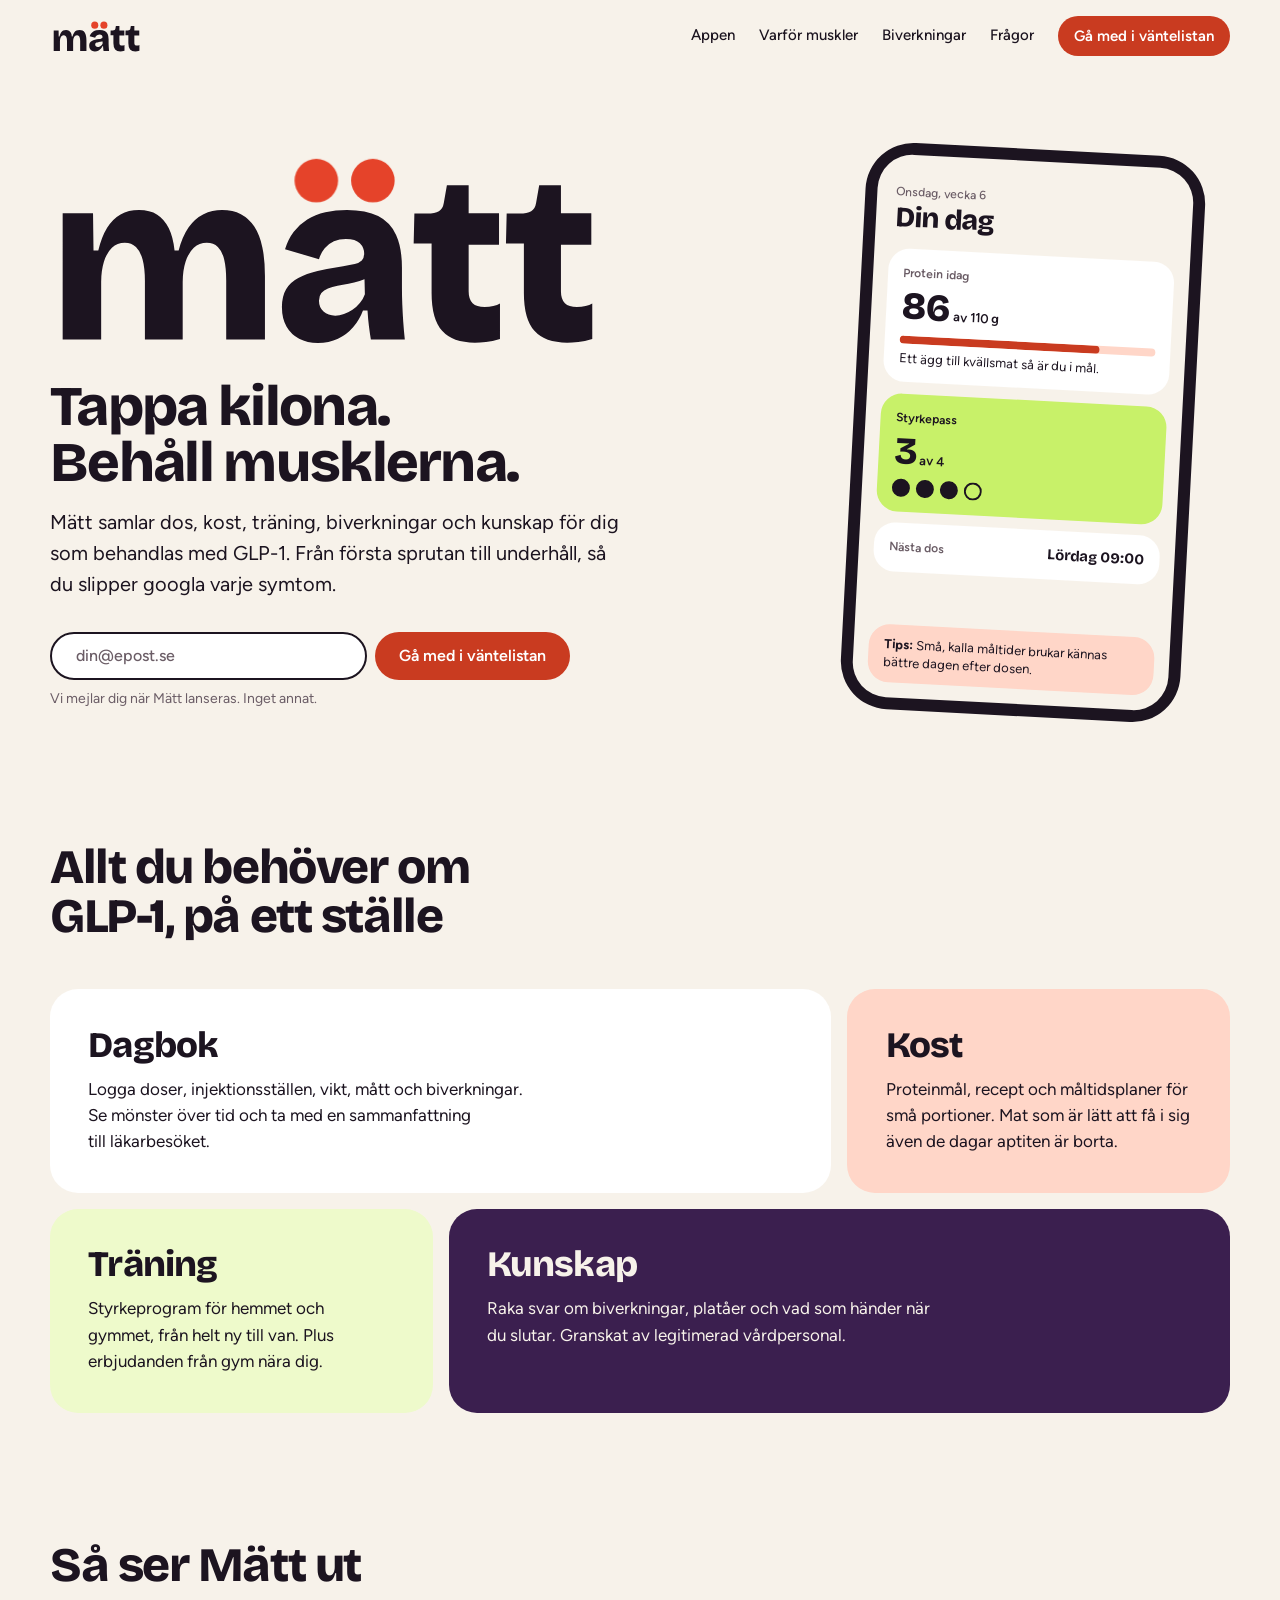
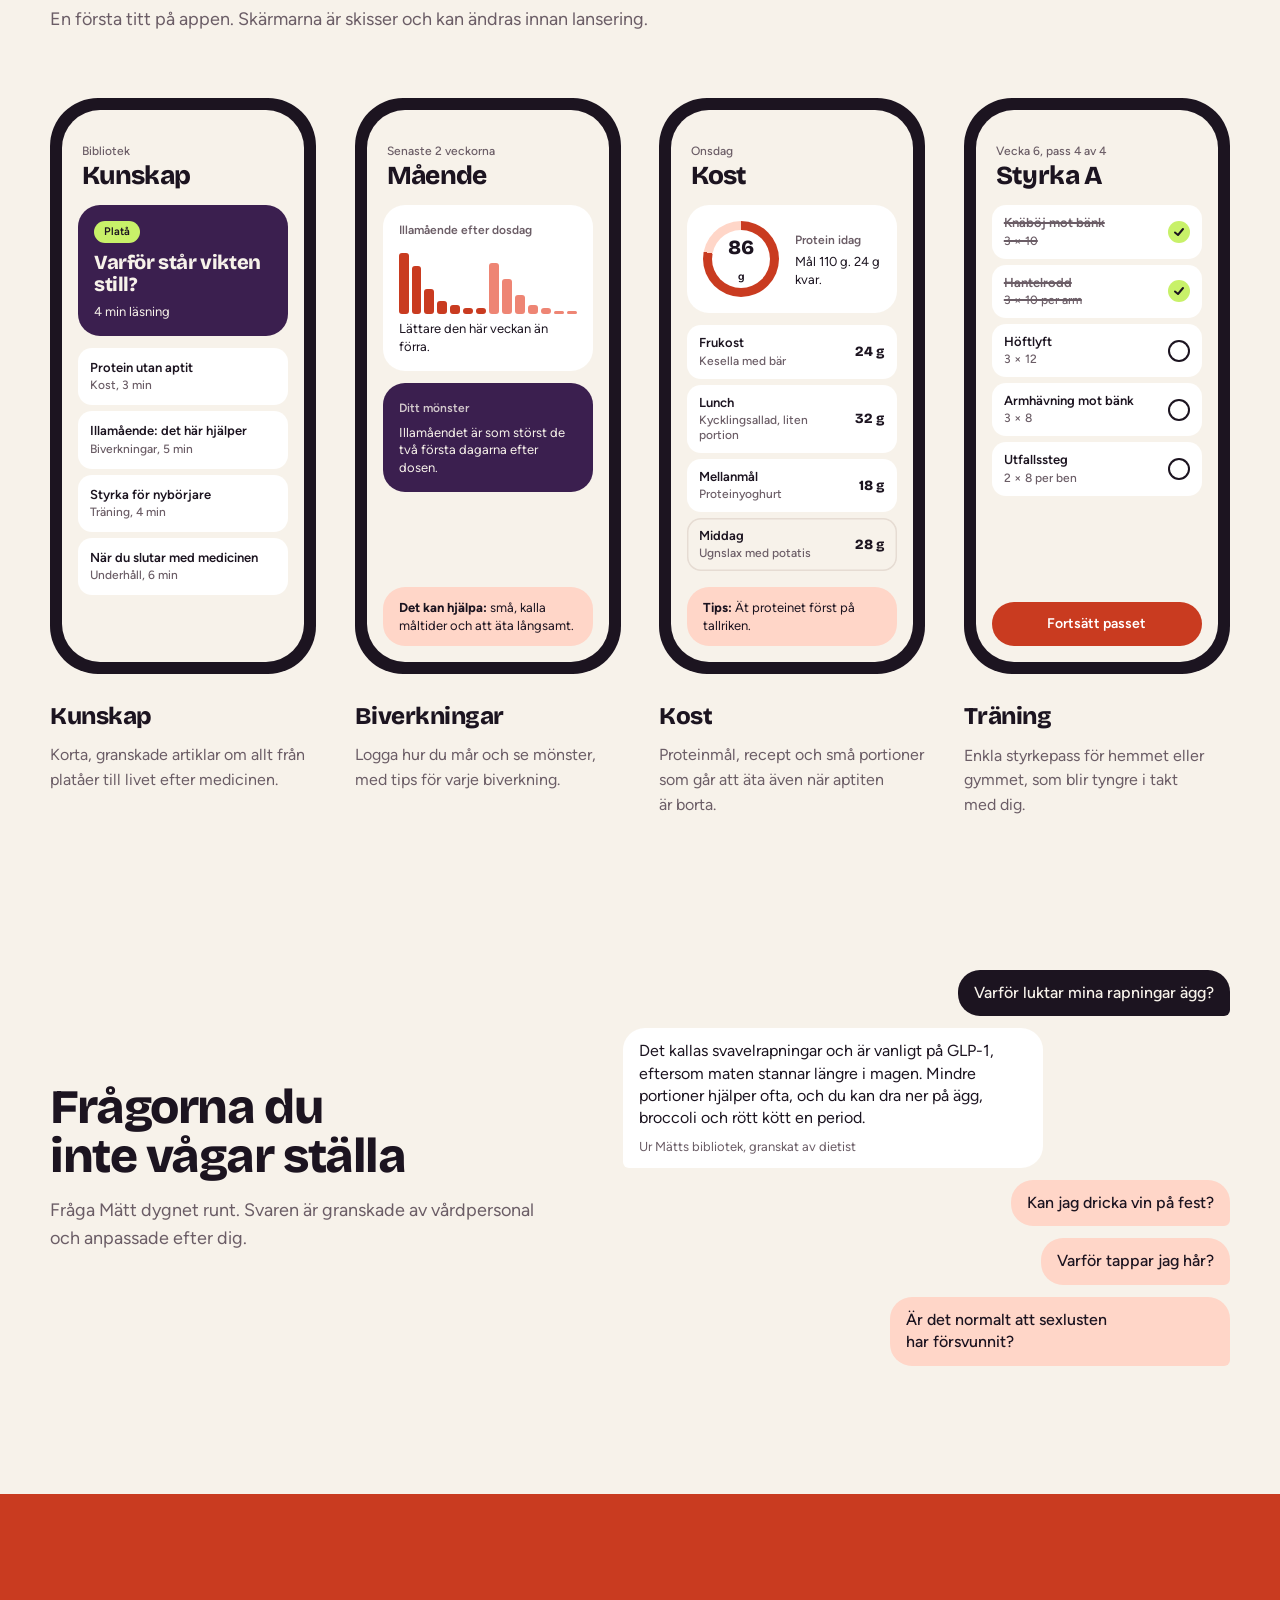
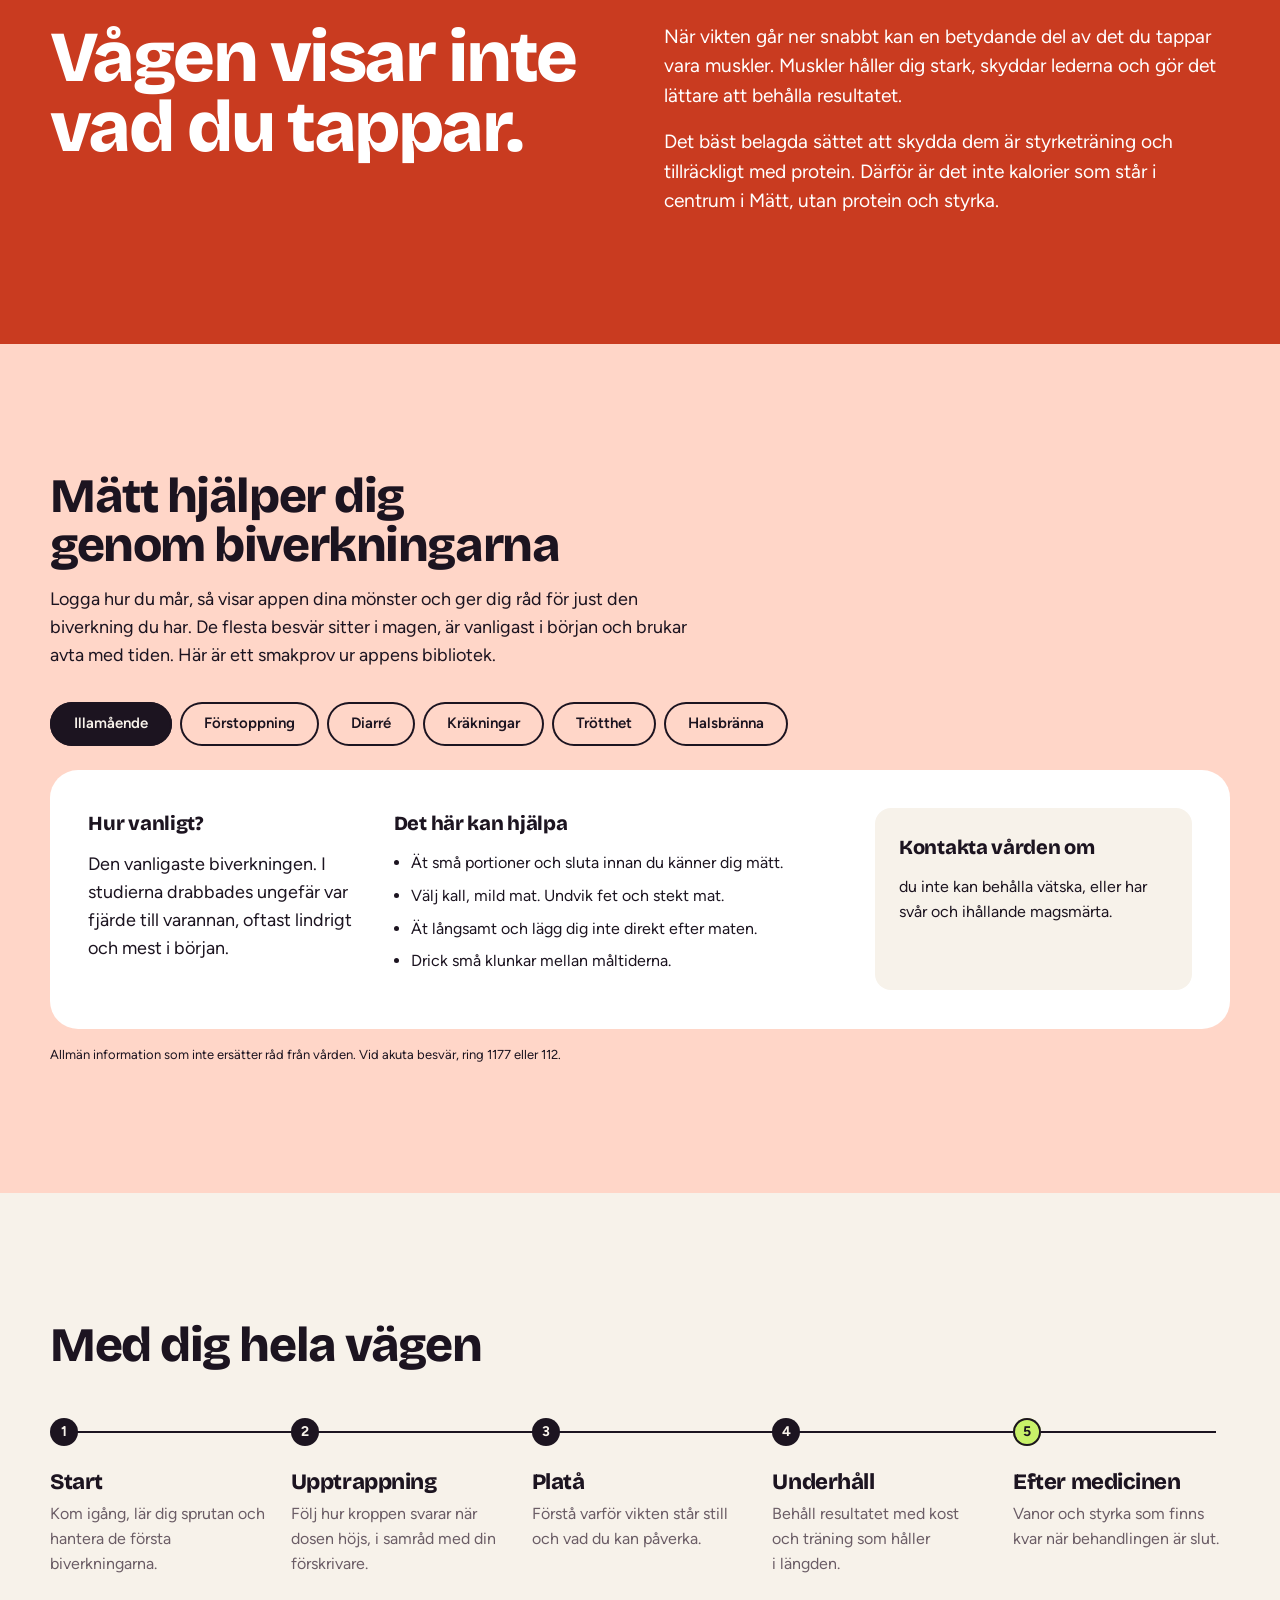
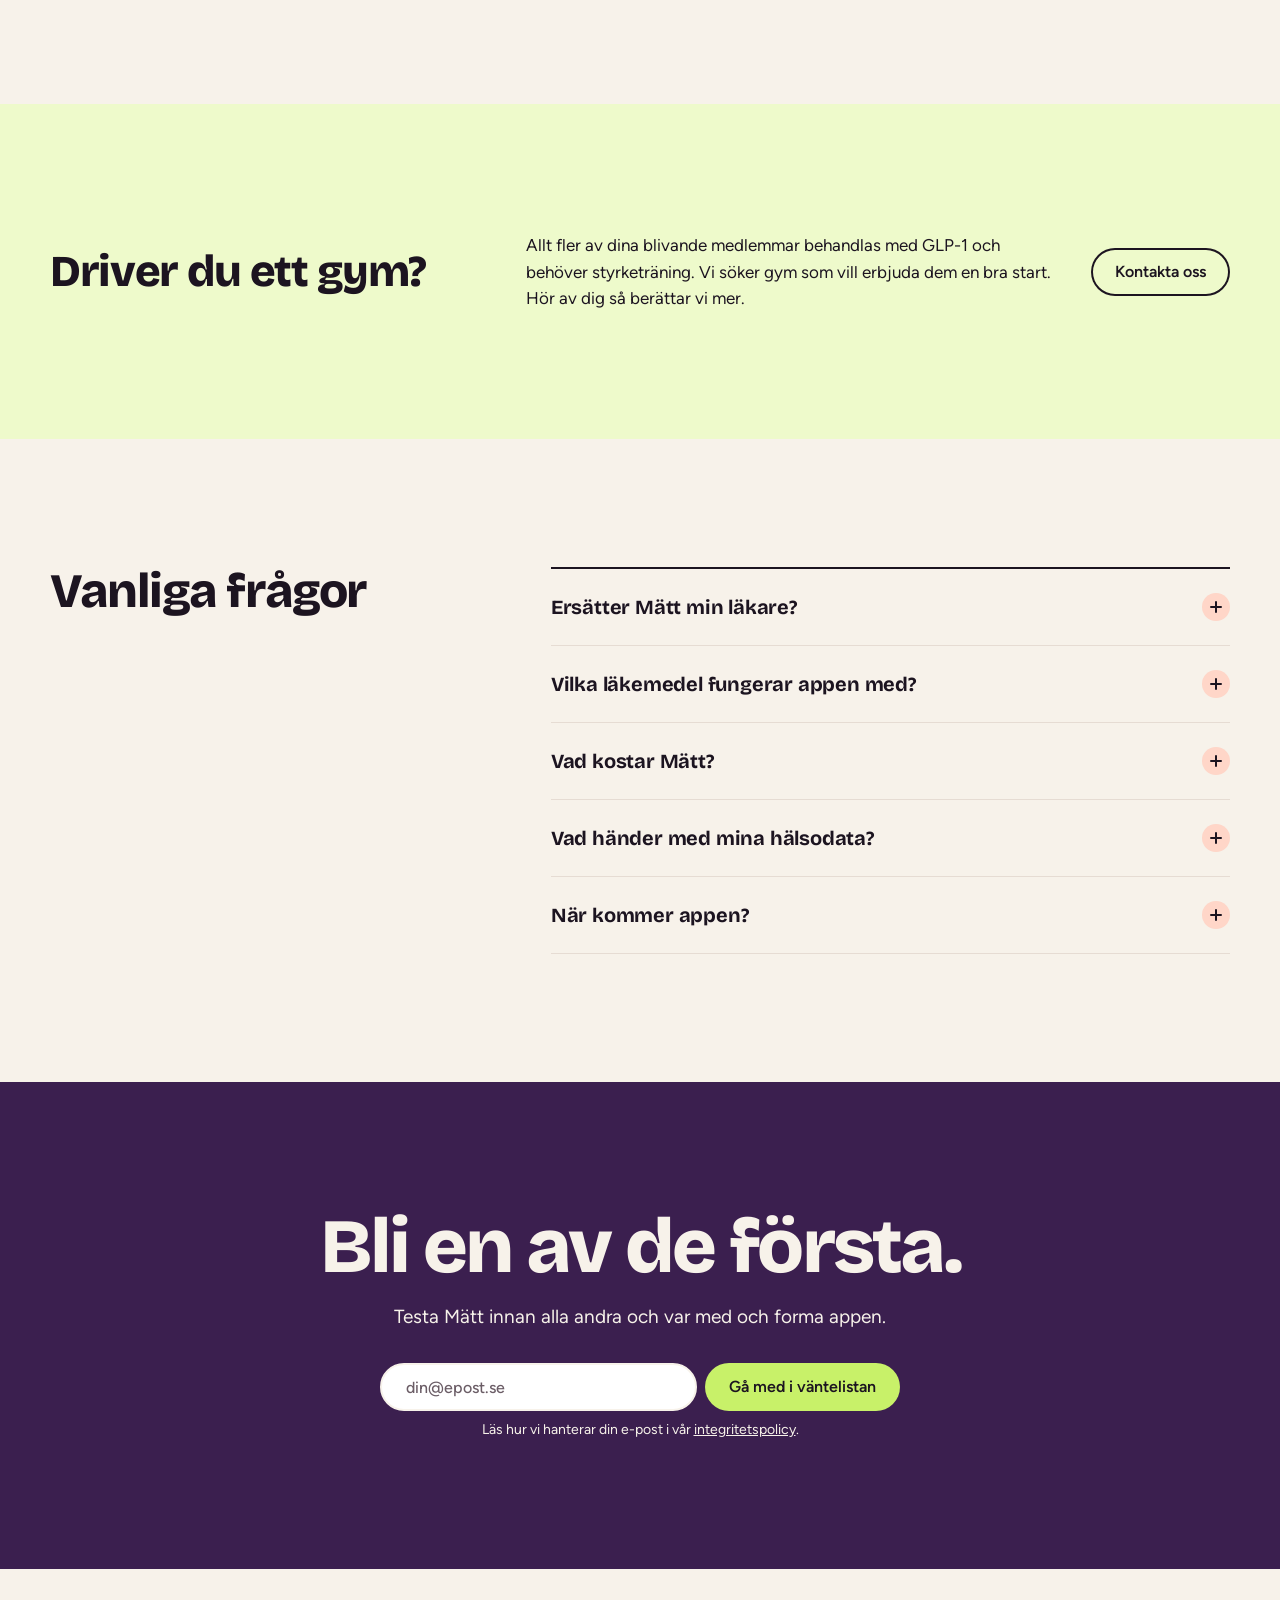
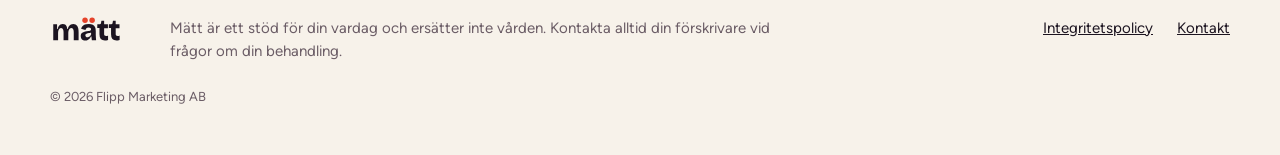
==== commit 62574c4e: "Publicera nya telefonen i toppen Co-Authored-By: Claude Opus 5.5 <noreply@anthropic.com> Claude-Sess" ====
--- a/index.html
+++ b/index.html
@@ -20,7 +20,7 @@
 <link rel="canonical" href="https://matt-appen.github.io/">
 <link rel="icon" href="assets/logo/matt-appikon.svg" type="image/svg+xml">
 <link rel="preload" href="assets/fonts/BricolageGrotesque-800.woff2" as="font" type="font/woff2" crossorigin>
-<link rel="stylesheet" href="styles.css?v=9">
+<link rel="stylesheet" href="styles.css?v=10">
 </head>
 <body>
 <a class="hoppa" href="#innehall">Hoppa till innehållet</a>
--- a/styles.css
+++ b/styles.css
@@ -338,6 +338,17 @@
   .knapp, .fragor summary::after { transition: none; }
 }
 
-/* Telefonen i toppen växer med innehållet, så inget kort kapas på smala skärmar. */
-.hjalte .telefon { aspect-ratio: auto; }
-.hjalte .telefon-skarm { height: auto; min-height: 560px; }
+/* Telefonen i toppen behåller en mobils proportioner. Texten inuti skalas efter telefonens bredd,
+   som en bild, så att den ser likadan ut oavsett skärm och textstorlek. */
+.hjalte .telefon { aspect-ratio: 9 / 15; container-type: inline-size; }
+.hjalte .telefon-skarm { height: 100%; gap: 3.6cqw; padding: 9cqw 4.8cqw 4.8cqw; border-radius: 11cqw; }
+.hjalte .app-dag, .hjalte .app-over { font-size: 3.8cqw; }
+.hjalte .app-rubrik { font-size: 8.9cqw; }
+.hjalte .app-kort { gap: 1.8cqw; padding: 4.8cqw; border-radius: 6.6cqw; }
+.hjalte .app-tal { font-size: 12cqw; }
+.hjalte .app-tal small { font-size: 4.1cqw; }
+.hjalte .app-rad, .hjalte .app-tips { font-size: 4.1cqw; }
+.hjalte .app-dos { font-size: 4.7cqw; white-space: nowrap; }
+.hjalte .app-prickar b { width: 5.7cqw; height: 5.7cqw; }
+.hjalte .app-tips { padding: 3.6cqw 4.8cqw; border-radius: 6.6cqw; }
+@media (max-width: 880px) { .hjalte .telefon { width: min(86%, 320px); } }
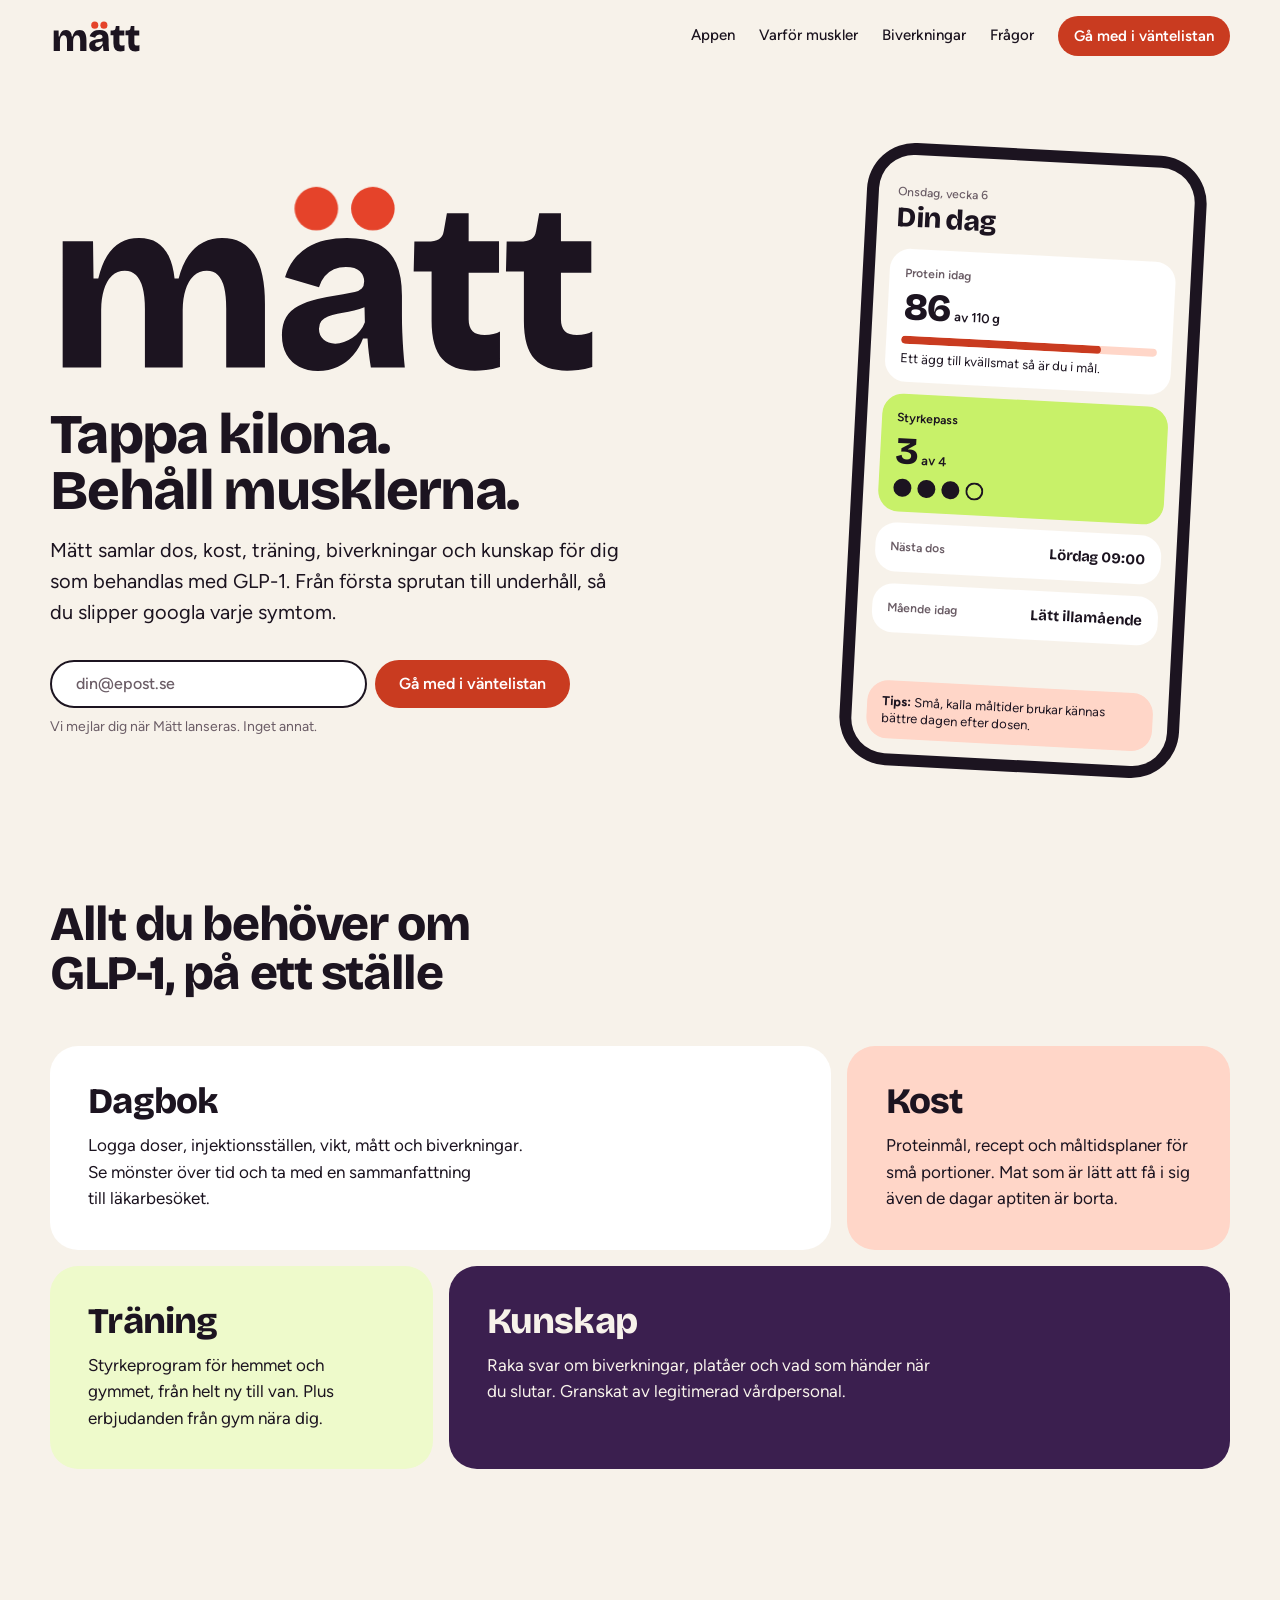
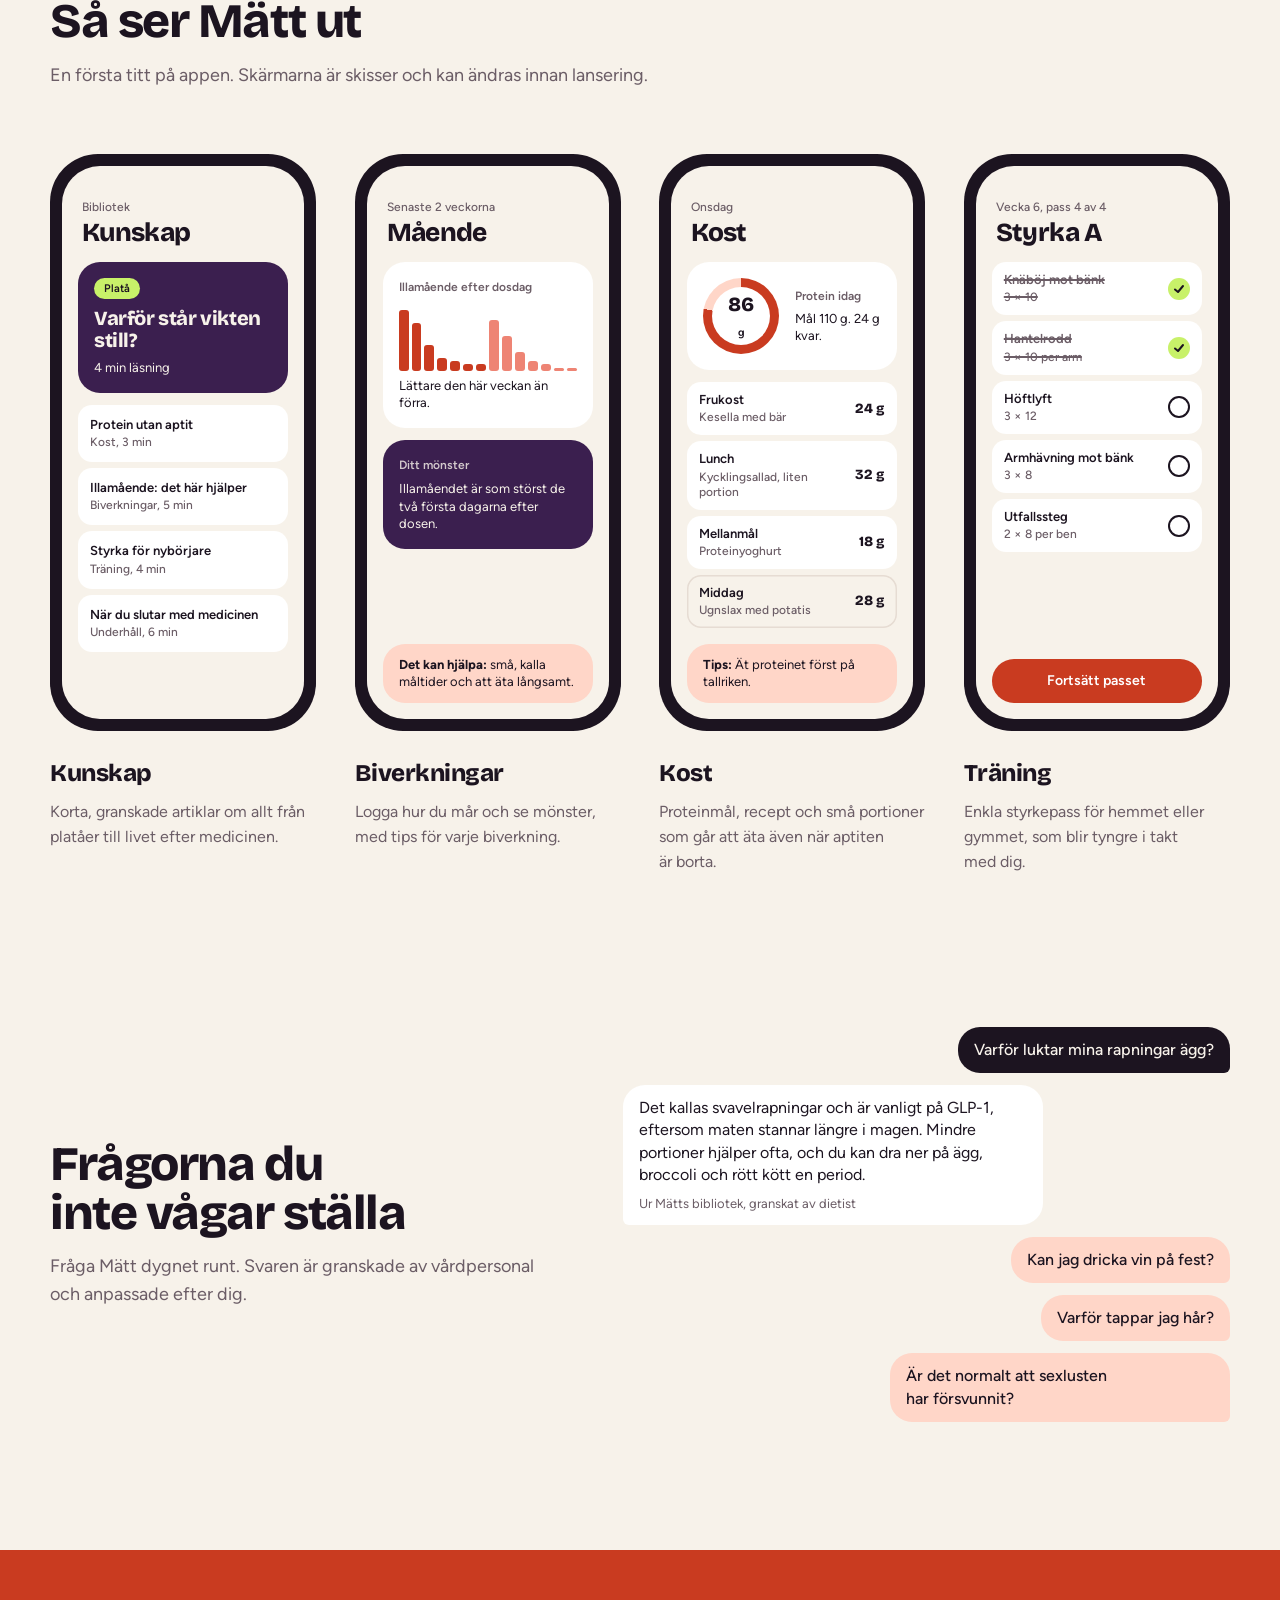
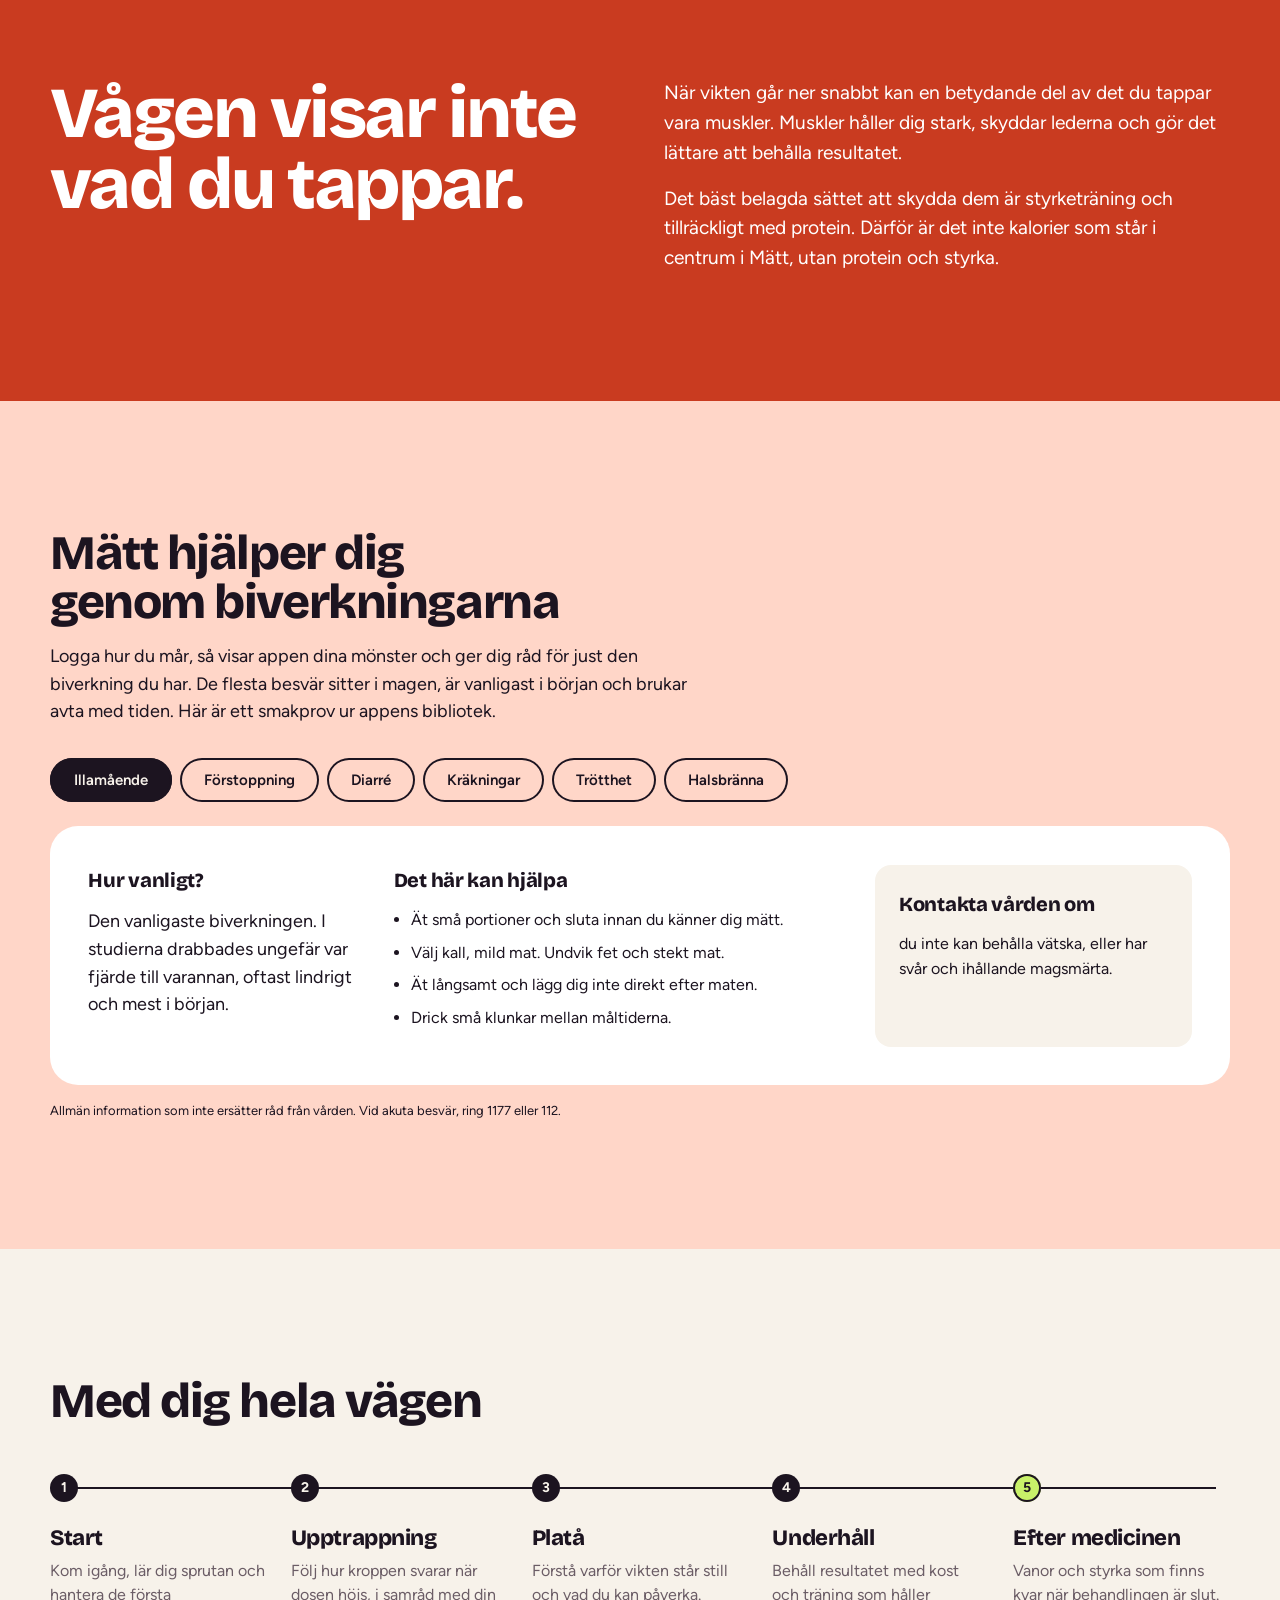
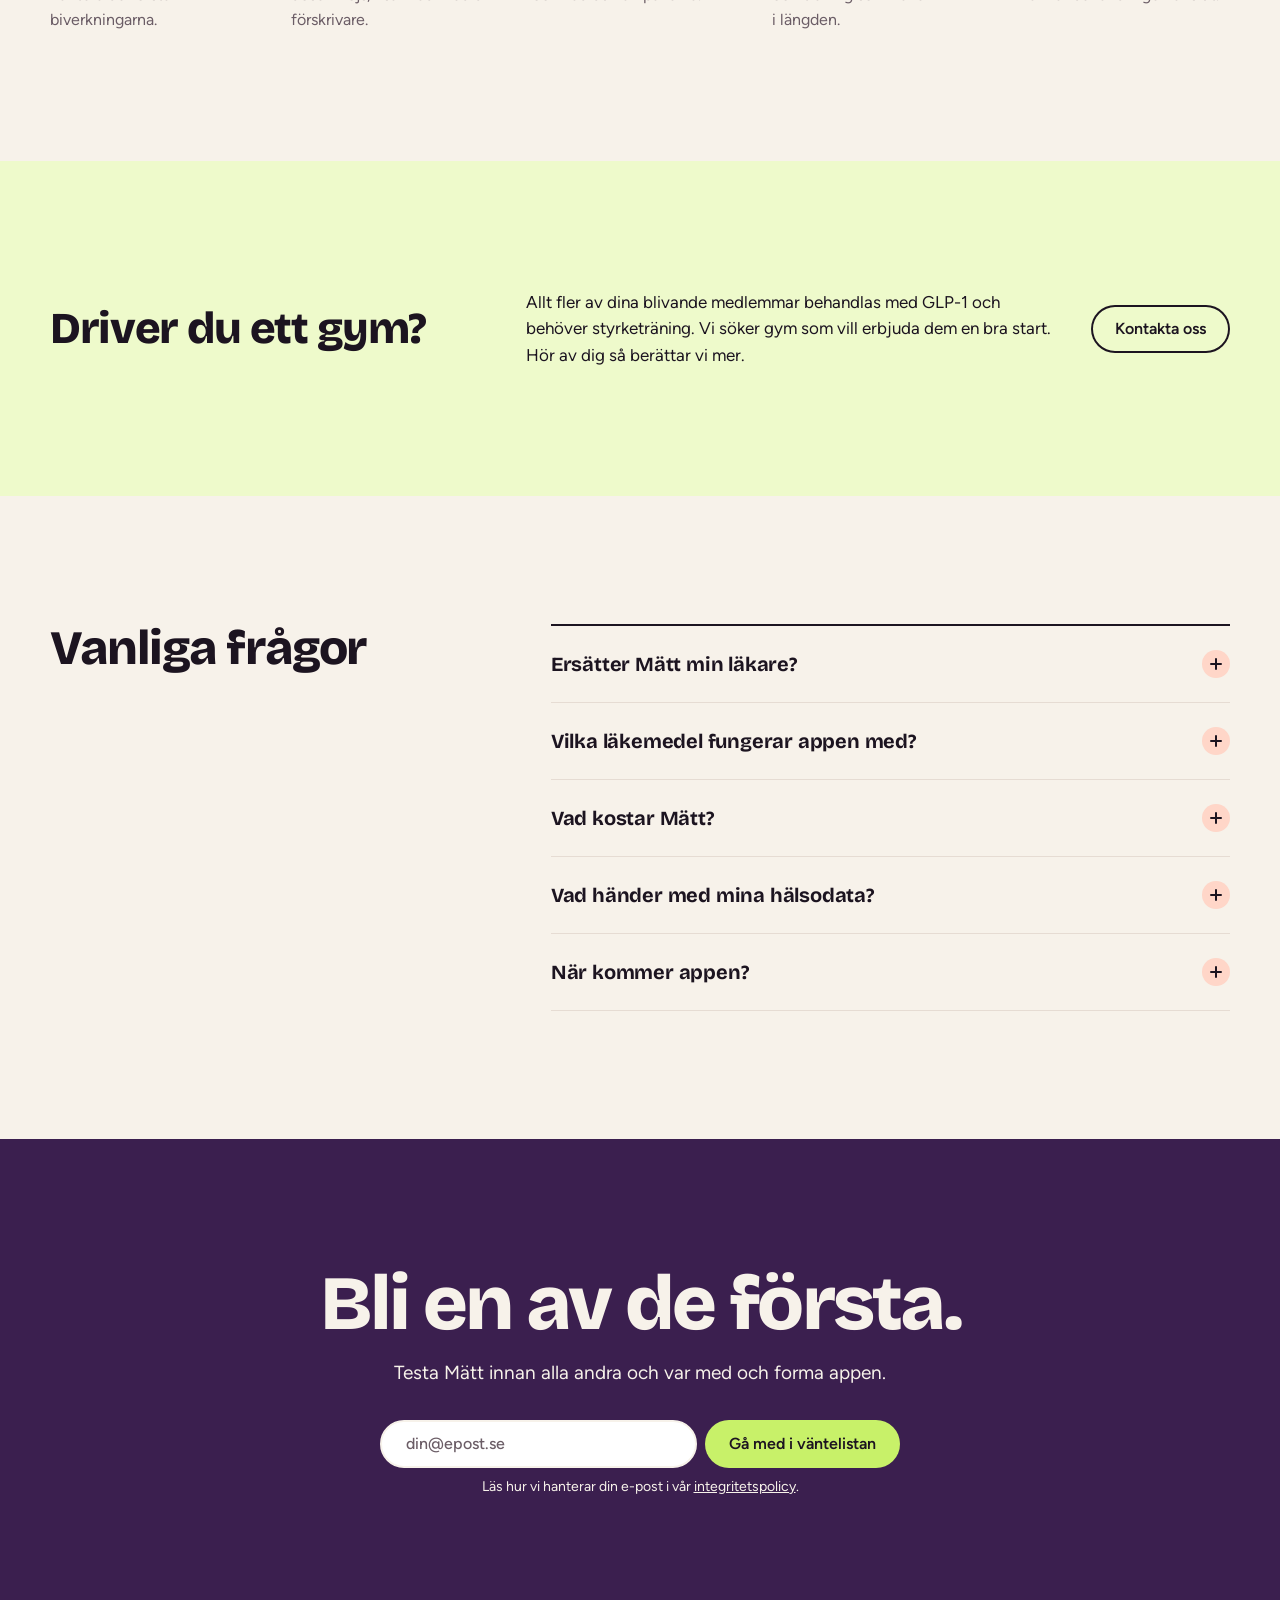
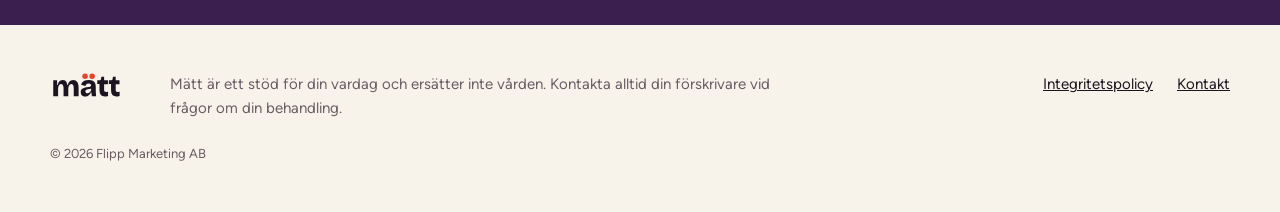
==== commit b6ffc172: "Förslag: smalare telefon på mobil med kortet Mående idag (ej publicerat) Co-Authored-By: Claude Opus" ====
--- a/index.html
+++ b/index.html
@@ -78,6 +78,10 @@
             <span class="app-over">Nästa dos</span>
             <span class="app-dos">Lördag 09:00</span>
           </div>
+          <div class="app-kort app-kort-litet">
+            <span class="app-over">Mående idag</span>
+            <span class="app-dos">Lätt illamående</span>
+          </div>
           <div class="app-tips"><b>Tips:</b> Små, kalla måltider brukar kännas bättre dagen efter dosen.</div>
         </div>
       </div>
--- a/styles.css
+++ b/styles.css
@@ -340,7 +340,7 @@
 
 /* Telefonen i toppen behåller en mobils proportioner. Texten inuti skalas efter telefonens bredd,
    som en bild, så att den ser likadan ut oavsett skärm och textstorlek. */
-.hjalte .telefon { aspect-ratio: 9 / 15; container-type: inline-size; }
+.hjalte .telefon { aspect-ratio: 9 / 16.5; container-type: inline-size; }
 .hjalte .telefon-skarm { height: 100%; gap: 3.6cqw; padding: 9cqw 4.8cqw 4.8cqw; border-radius: 11cqw; }
 .hjalte .app-dag, .hjalte .app-over { font-size: 3.8cqw; }
 .hjalte .app-rubrik { font-size: 8.9cqw; }
@@ -351,4 +351,4 @@
 .hjalte .app-dos { font-size: 4.7cqw; white-space: nowrap; }
 .hjalte .app-prickar b { width: 5.7cqw; height: 5.7cqw; }
 .hjalte .app-tips { padding: 3.6cqw 4.8cqw; border-radius: 6.6cqw; }
-@media (max-width: 880px) { .hjalte .telefon { width: min(86%, 320px); } }
+@media (max-width: 880px) { .hjalte .telefon { width: min(72%, 290px); } }
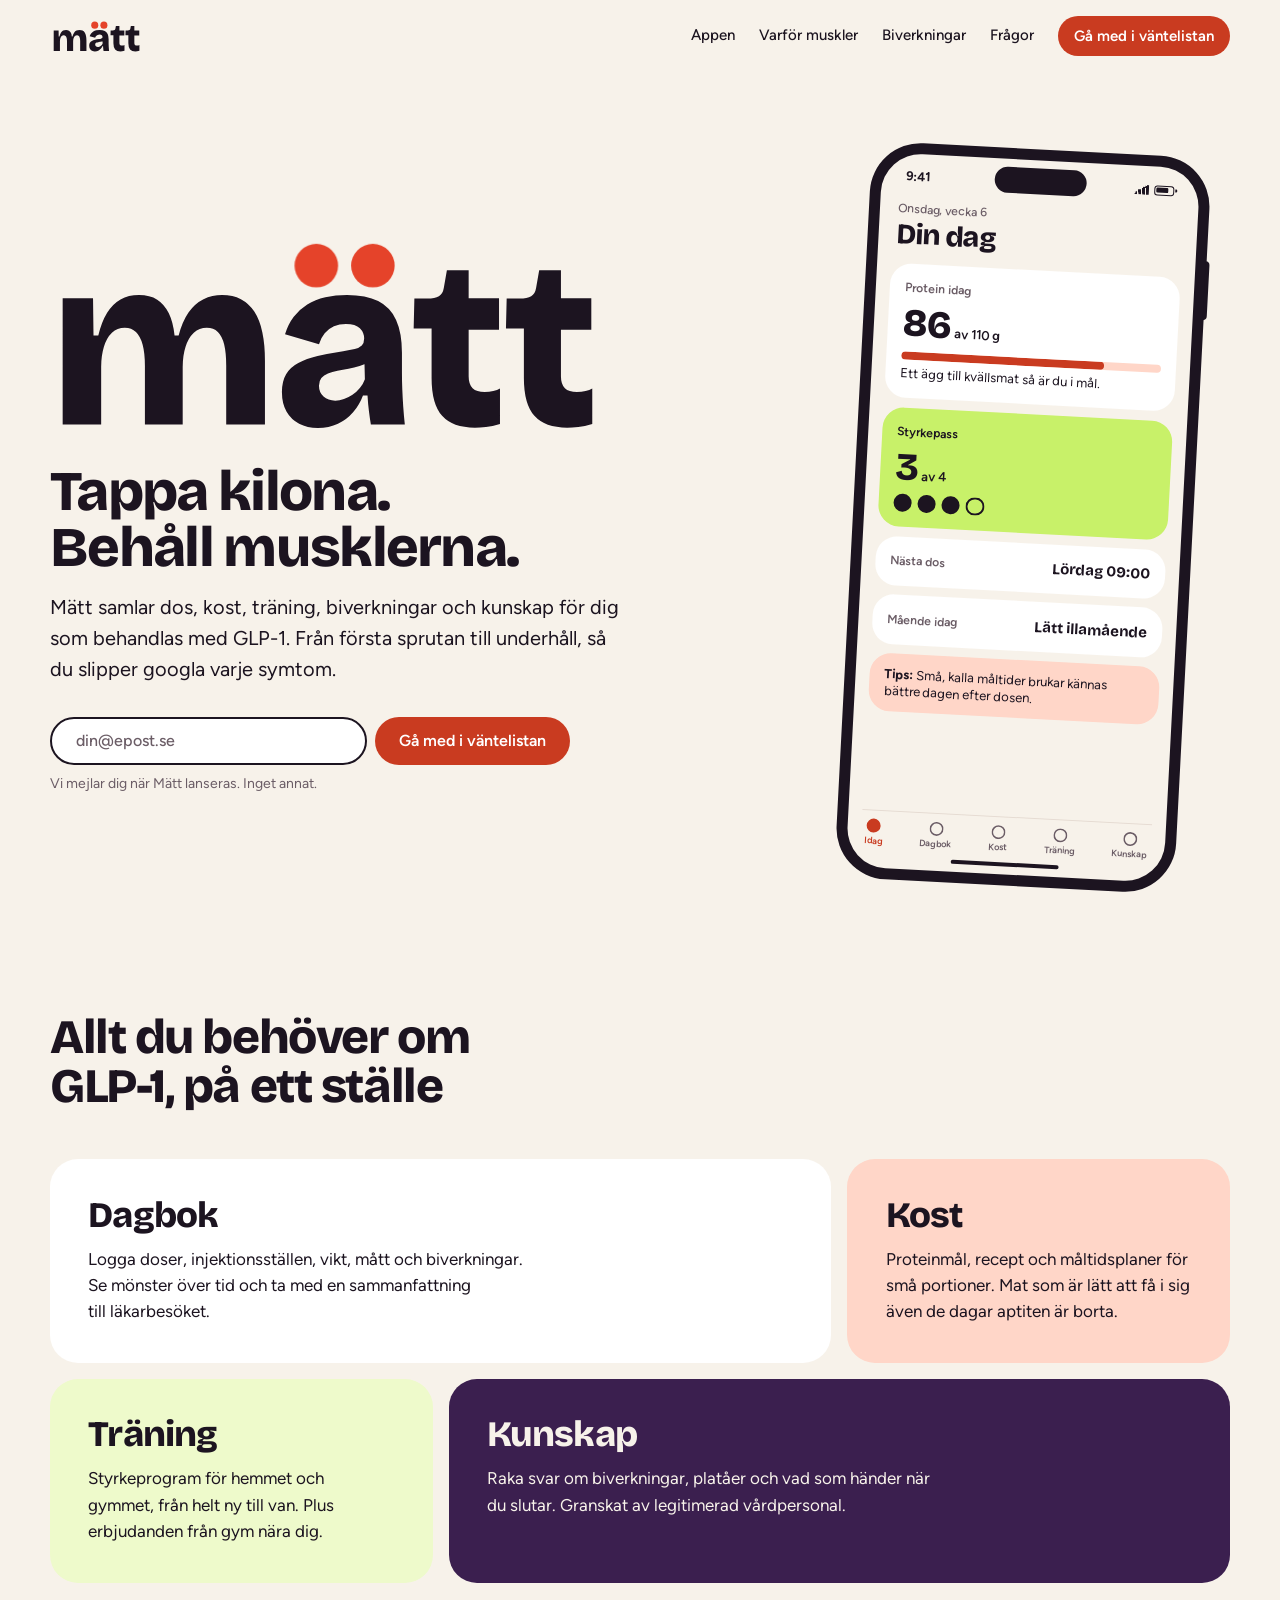
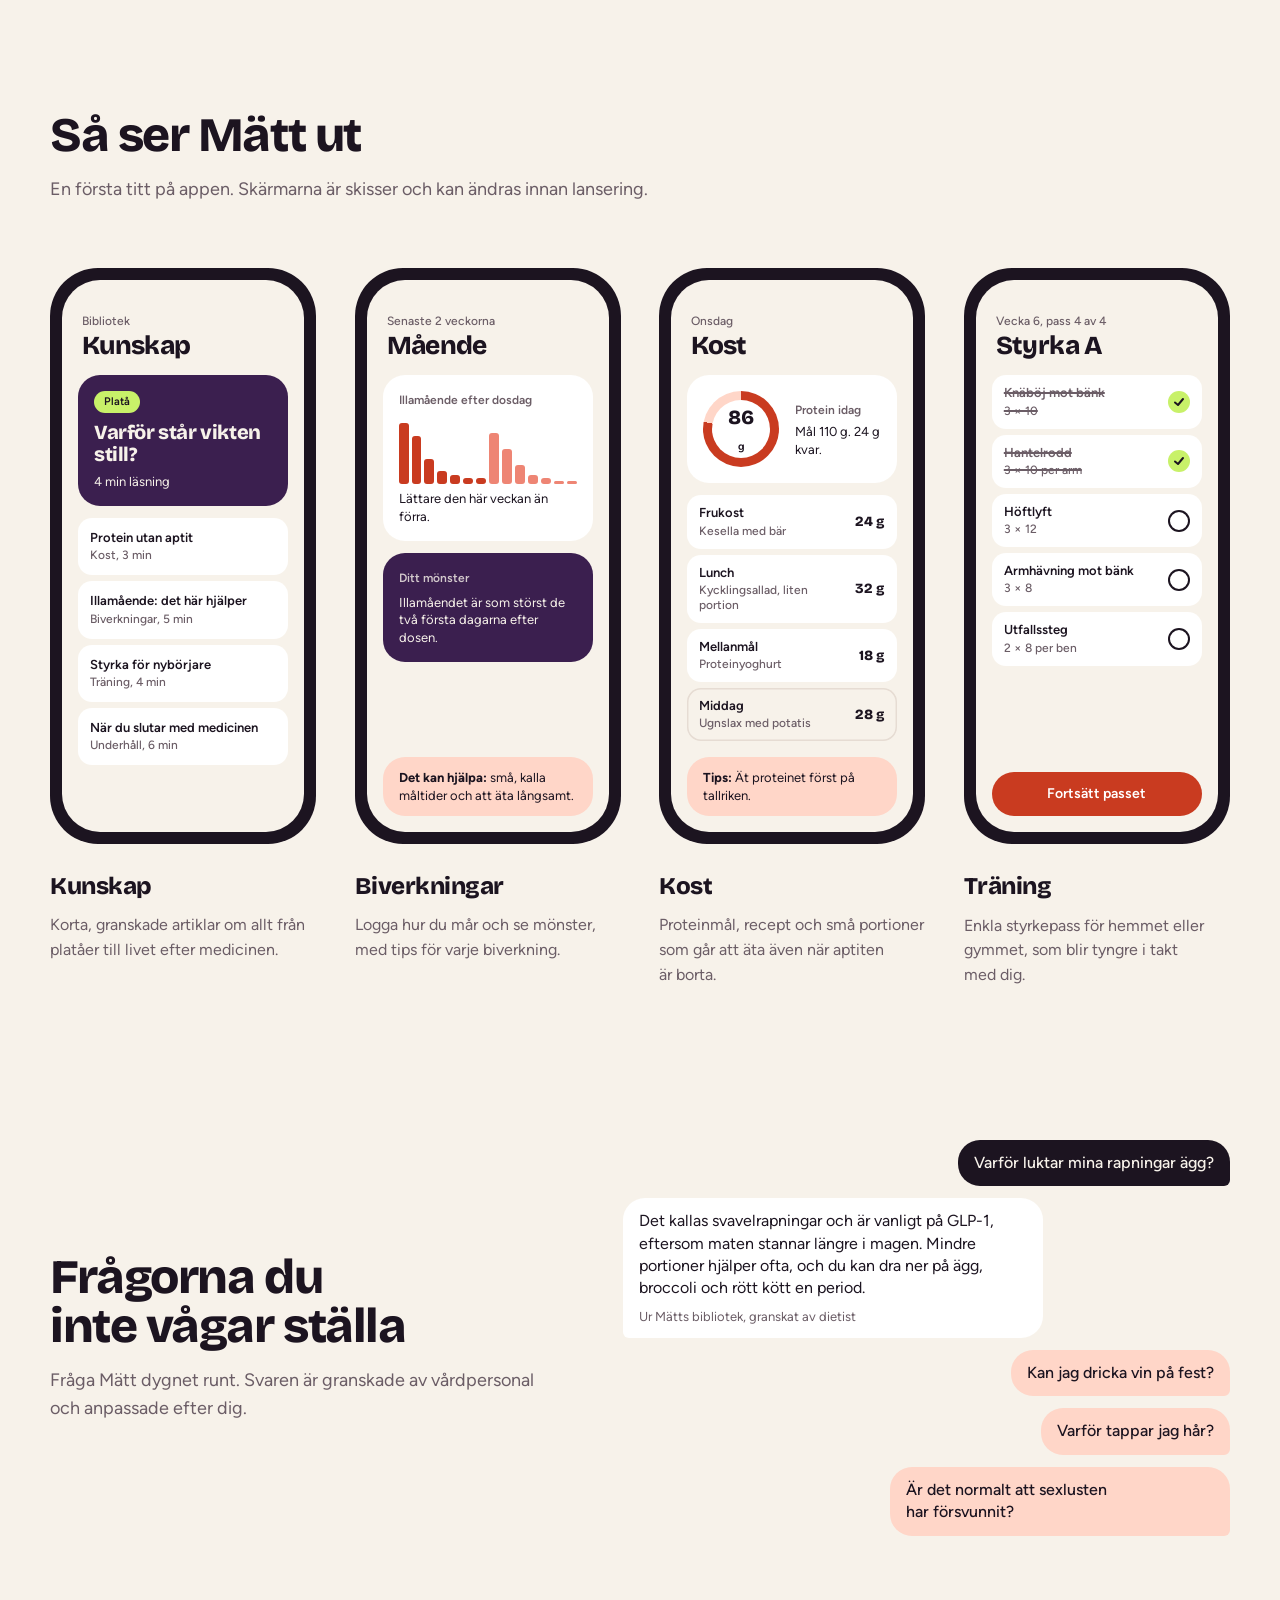
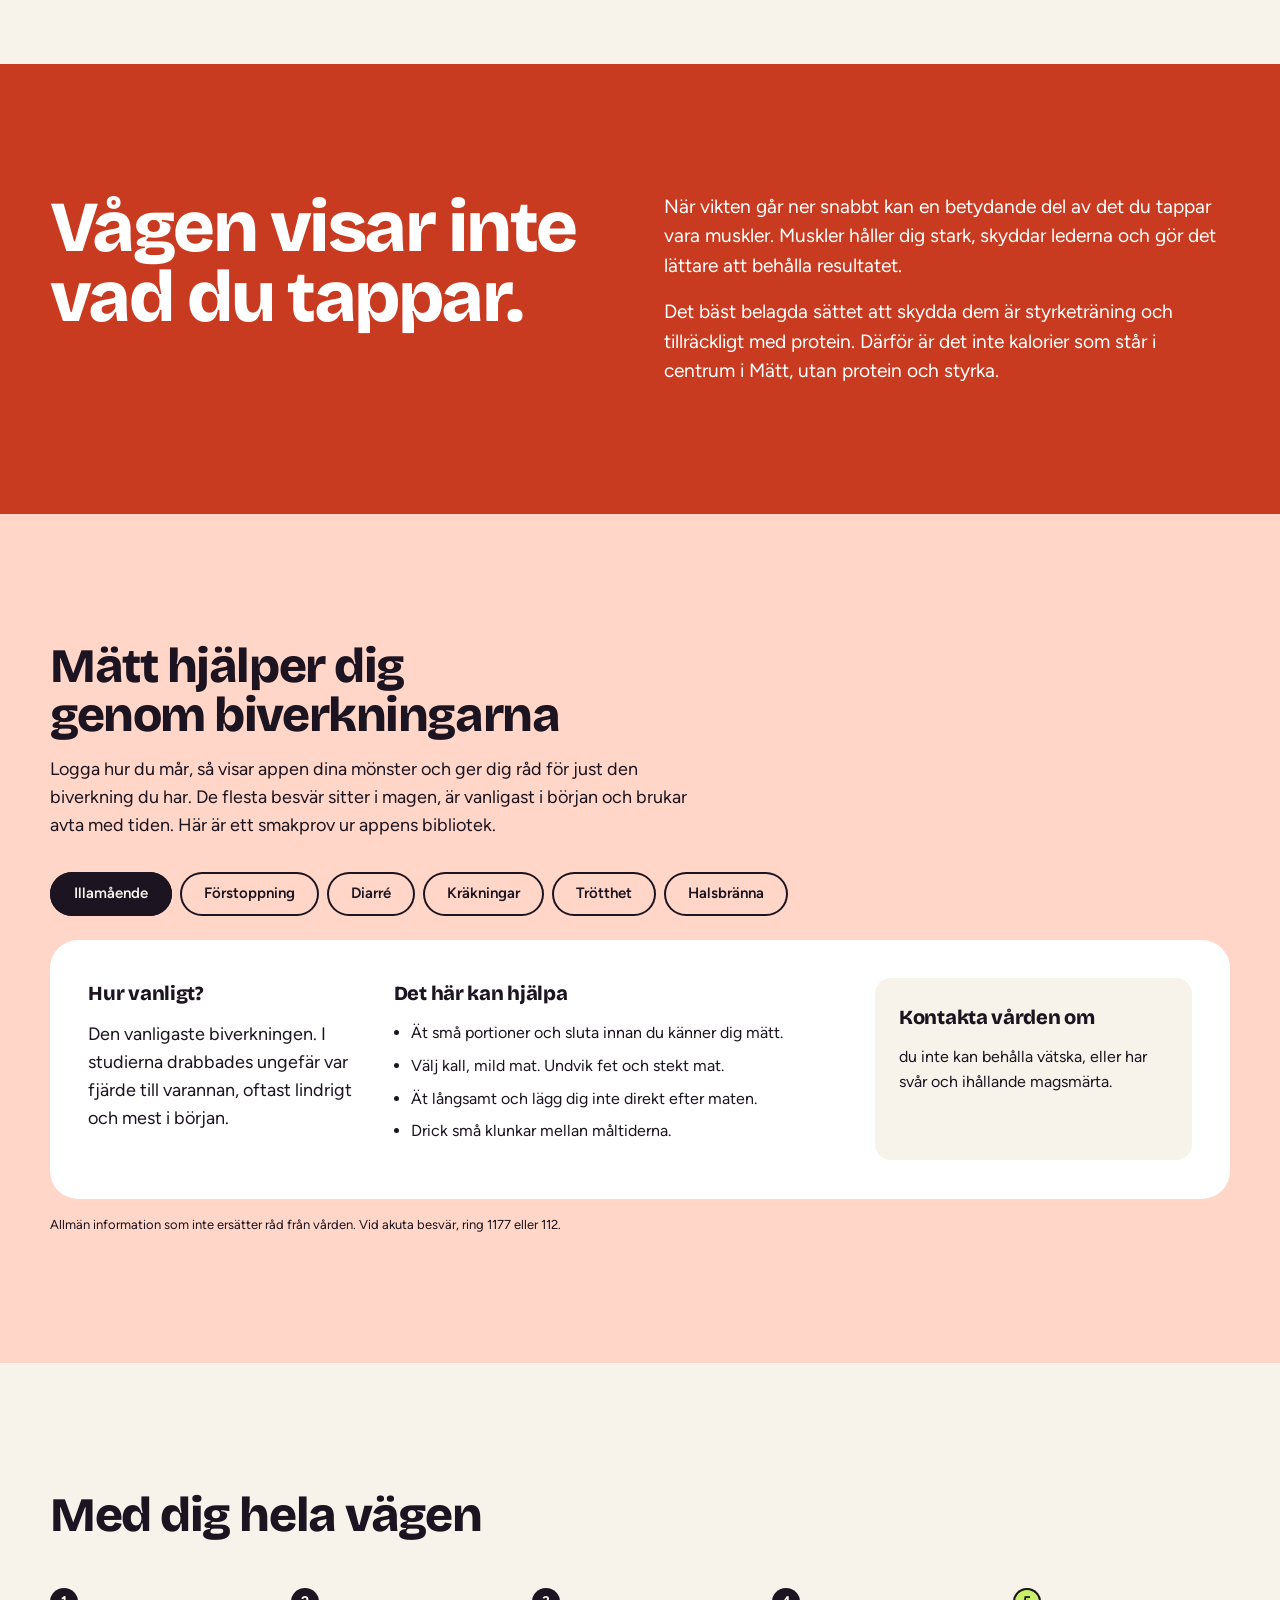
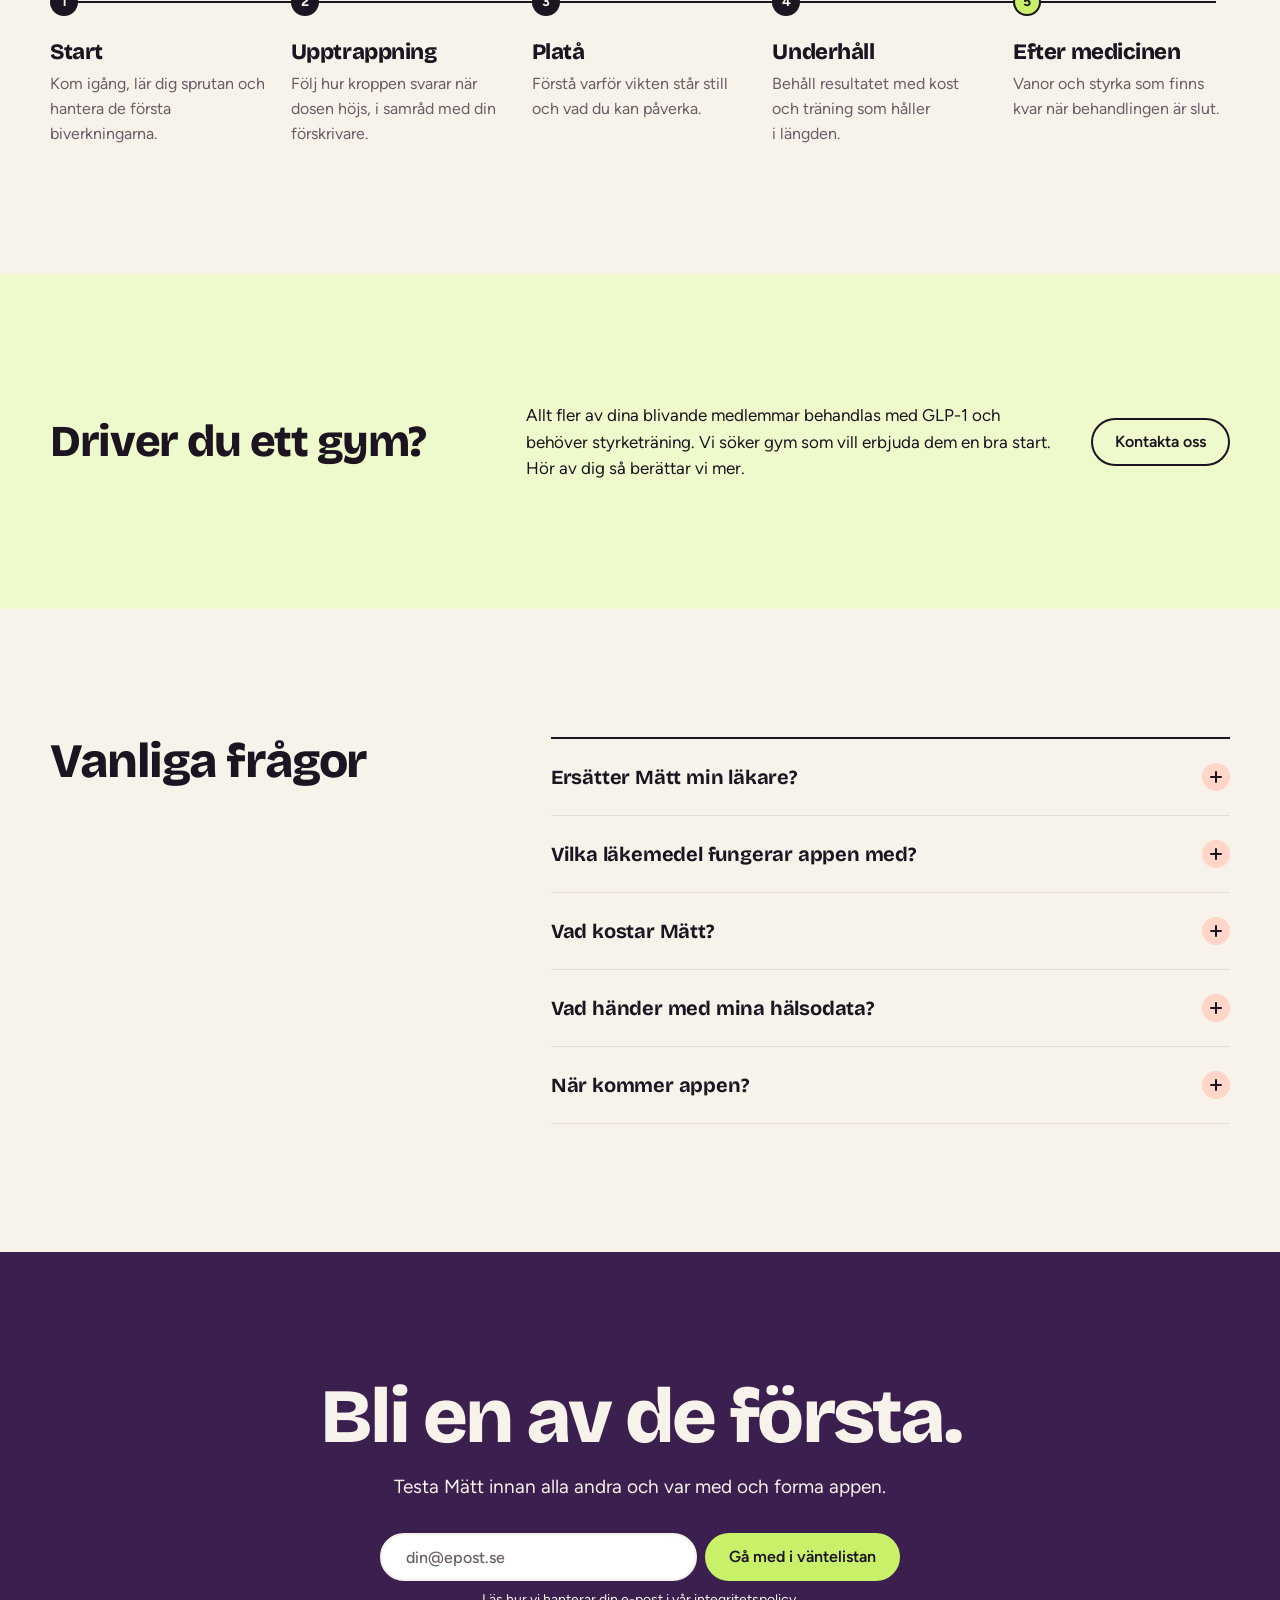
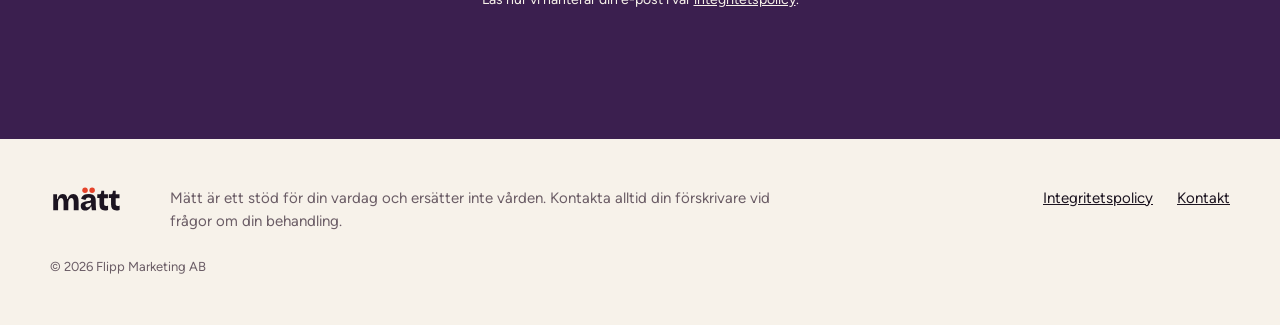
==== commit 5ad38759: "Förslag: telefonen i toppen ser ut som en riktig mobil (ej publicerat) Co-Authored-By: Claude Opus 5" ====
--- a/index.html
+++ b/index.html
@@ -20,7 +20,7 @@
 <link rel="canonical" href="https://matt-appen.github.io/">
 <link rel="icon" href="assets/logo/matt-appikon.svg" type="image/svg+xml">
 <link rel="preload" href="assets/fonts/BricolageGrotesque-800.woff2" as="font" type="font/woff2" crossorigin>
-<link rel="stylesheet" href="styles.css?v=10">
+<link rel="stylesheet" href="styles.css?v=11">
 </head>
 <body>
 <a class="hoppa" href="#innehall">Hoppa till innehållet</a>
@@ -59,6 +59,7 @@
 
       <div class="telefon" aria-label="Exempel på hur appen ser ut" role="img">
         <div class="telefon-skarm" aria-hidden="true">
+          <div class="statusrad"><span>9:41</span><span class="statusikoner"><i class="signal"></i><i class="batteri"></i></span></div>
           <div class="app-topp">
             <span class="app-dag">Onsdag, vecka 6</span>
             <span class="app-rubrik">Din dag</span>
@@ -83,6 +84,7 @@
             <span class="app-dos">Lätt illamående</span>
           </div>
           <div class="app-tips"><b>Tips:</b> Små, kalla måltider brukar kännas bättre dagen efter dosen.</div>
+          <div class="app-flikmeny"><span class="aktiv"><i></i>Idag</span><span><i></i>Dagbok</span><span><i></i>Kost</span><span><i></i>Träning</span><span><i></i>Kunskap</span></div>
         </div>
       </div>
     </div>
--- a/styles.css
+++ b/styles.css
@@ -340,8 +340,8 @@
 
 /* Telefonen i toppen behåller en mobils proportioner. Texten inuti skalas efter telefonens bredd,
    som en bild, så att den ser likadan ut oavsett skärm och textstorlek. */
-.hjalte .telefon { aspect-ratio: 9 / 16.5; container-type: inline-size; }
-.hjalte .telefon-skarm { height: 100%; gap: 3.6cqw; padding: 9cqw 4.8cqw 4.8cqw; border-radius: 11cqw; }
+.hjalte .telefon { aspect-ratio: 9 / 19.5; container-type: inline-size; position: relative; padding: 2.6%; border-radius: 15% / 6.9%; }
+.hjalte .telefon-skarm { position: relative; height: 100%; gap: 3cqw; padding: 3.5cqw 4.4cqw 7cqw; border-radius: 12.5cqw; }
 .hjalte .app-dag, .hjalte .app-over { font-size: 3.8cqw; }
 .hjalte .app-rubrik { font-size: 8.9cqw; }
 .hjalte .app-kort { gap: 1.8cqw; padding: 4.8cqw; border-radius: 6.6cqw; }
@@ -352,3 +352,20 @@
 .hjalte .app-prickar b { width: 5.7cqw; height: 5.7cqw; }
 .hjalte .app-tips { padding: 3.6cqw 4.8cqw; border-radius: 6.6cqw; }
 @media (max-width: 880px) { .hjalte .telefon { width: min(72%, 290px); } }
+
+/* Detaljer som gör telefonen i toppen lik en riktig mobil */
+.hjalte .telefon::before { content: ""; position: absolute; z-index: 1; top: 2.6%; left: 50%; width: 27%; height: 3.5%; transform: translateX(-50%); border-radius: var(--rund-piller); background: var(--natt); }
+.hjalte .telefon::after { content: ""; position: absolute; right: -1%; top: 14%; width: 1.4%; height: 8%; border-radius: 0 4px 4px 0; background: var(--natt); }
+.hjalte .telefon-skarm::after { content: ""; position: absolute; bottom: 2.4cqw; left: 50%; width: 34cqw; height: 1.4cqw; transform: translateX(-50%); border-radius: var(--rund-piller); background: var(--natt); }
+.statusrad { display: flex; justify-content: space-between; align-items: center; height: 8cqw; padding: 0 3.5cqw; font: 700 4cqw/1 var(--font-text); }
+.statusikoner { display: flex; gap: 1.6cqw; align-items: center; }
+.signal { width: 4.6cqw; height: 3.2cqw; background: linear-gradient(to right, var(--natt) 0 20%, transparent 20% 27%, var(--natt) 27% 47%, transparent 47% 54%, var(--natt) 54% 74%, transparent 74% 80%, var(--natt) 80%); clip-path: polygon(0 75%, 20% 75%, 20% 100%, 0 100%, 27% 50%, 47% 50%, 47% 100%, 27% 100%, 54% 25%, 74% 25%, 74% 100%, 54% 100%, 80% 0, 100% 0, 100% 100%, 80% 100%); }
+.batteri { position: relative; width: 6.4cqw; height: 3.2cqw; border-radius: 1cqw; border: .45cqw solid var(--natt); box-sizing: border-box; }
+.batteri::before { content: ""; position: absolute; inset: .45cqw; right: 1.6cqw; border-radius: .4cqw; background: var(--natt); }
+.batteri::after { content: ""; position: absolute; right: -1.2cqw; top: .7cqw; width: .7cqw; height: 1cqw; border-radius: 0 .4cqw .4cqw 0; background: var(--natt); }
+.hjalte .app-tips { margin-top: 0; }
+.app-flikmeny { margin-top: auto; display: flex; justify-content: space-between; padding: 2.4cqw 1cqw 0; border-top: 1px solid var(--linje); font: 600 2.9cqw/1 var(--font-text); color: var(--natt-dampad); }
+.app-flikmeny span { display: flex; flex-direction: column; align-items: center; gap: 1.2cqw; }
+.app-flikmeny i { width: 4.4cqw; height: 4.4cqw; border-radius: 50%; box-shadow: inset 0 0 0 .5cqw var(--natt-dampad); }
+.app-flikmeny .aktiv { color: var(--tomat); }
+.app-flikmeny .aktiv i { background: var(--tomat); box-shadow: none; }
